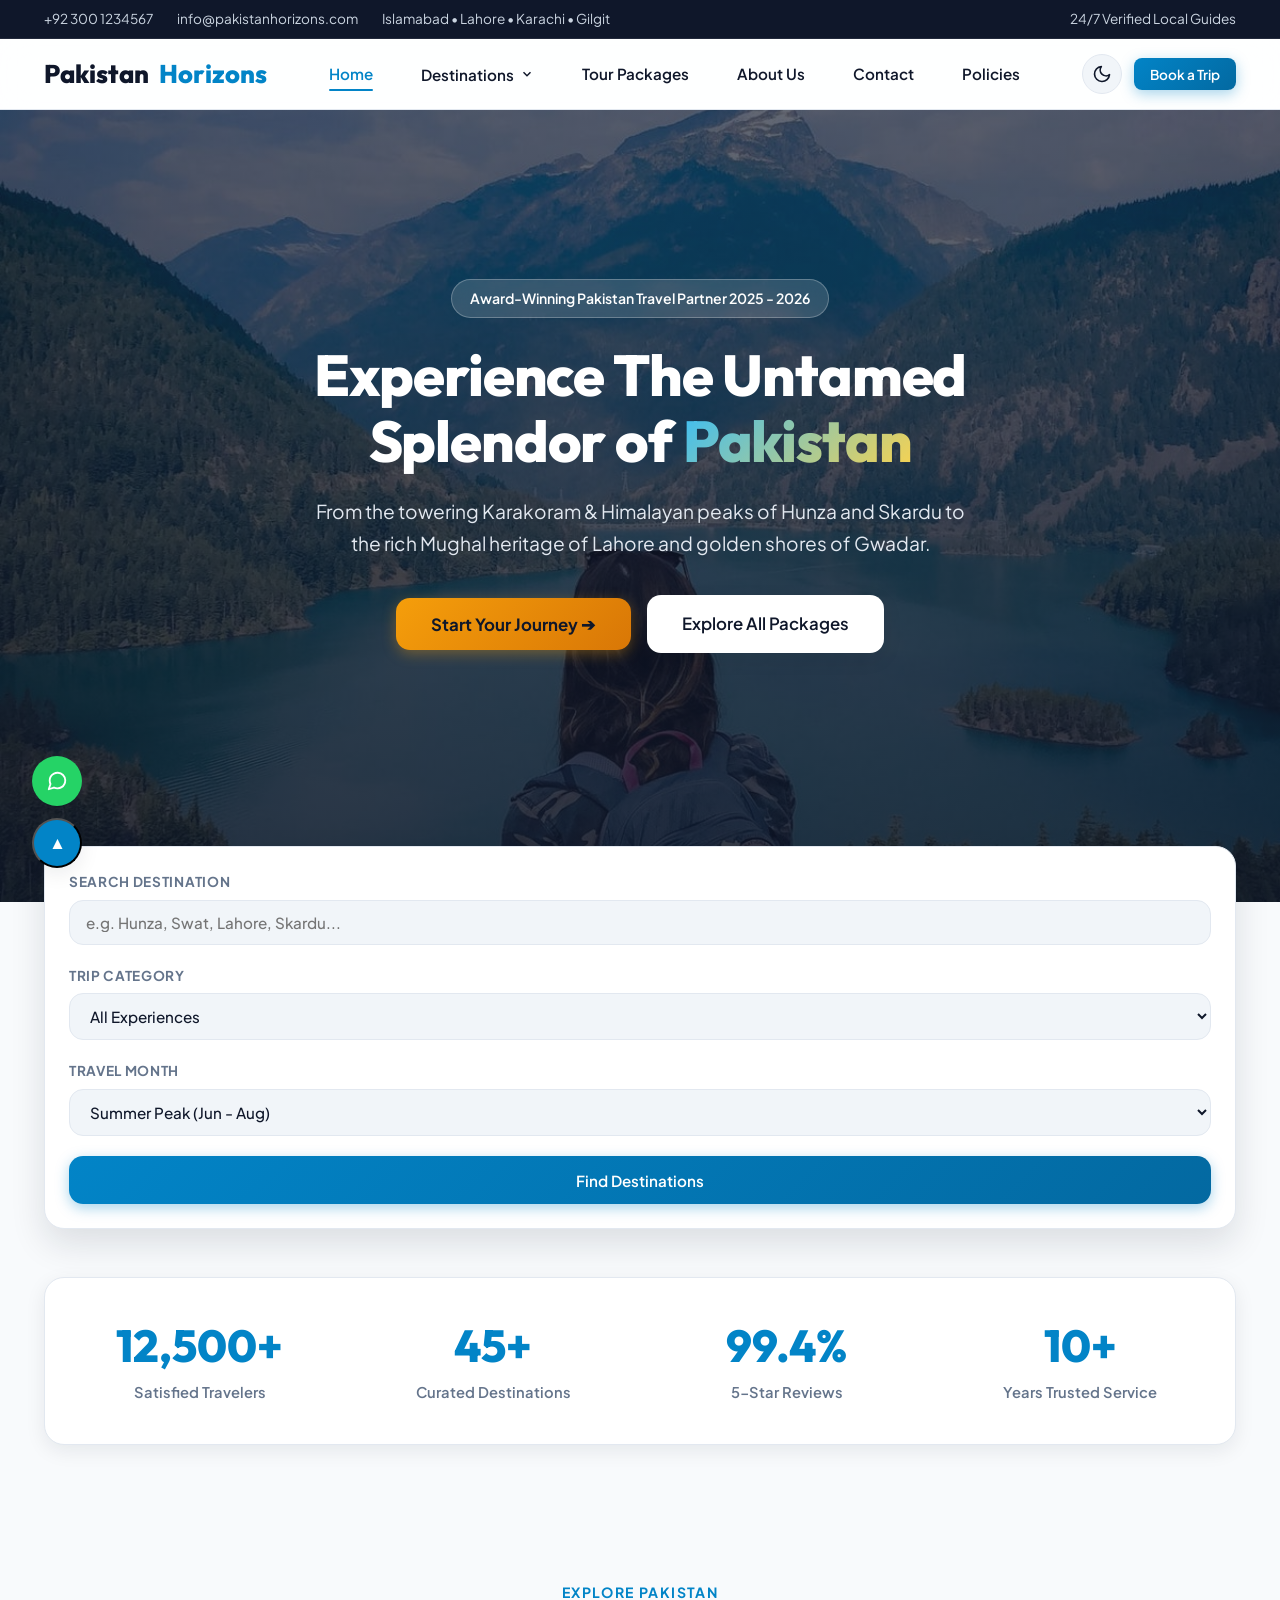
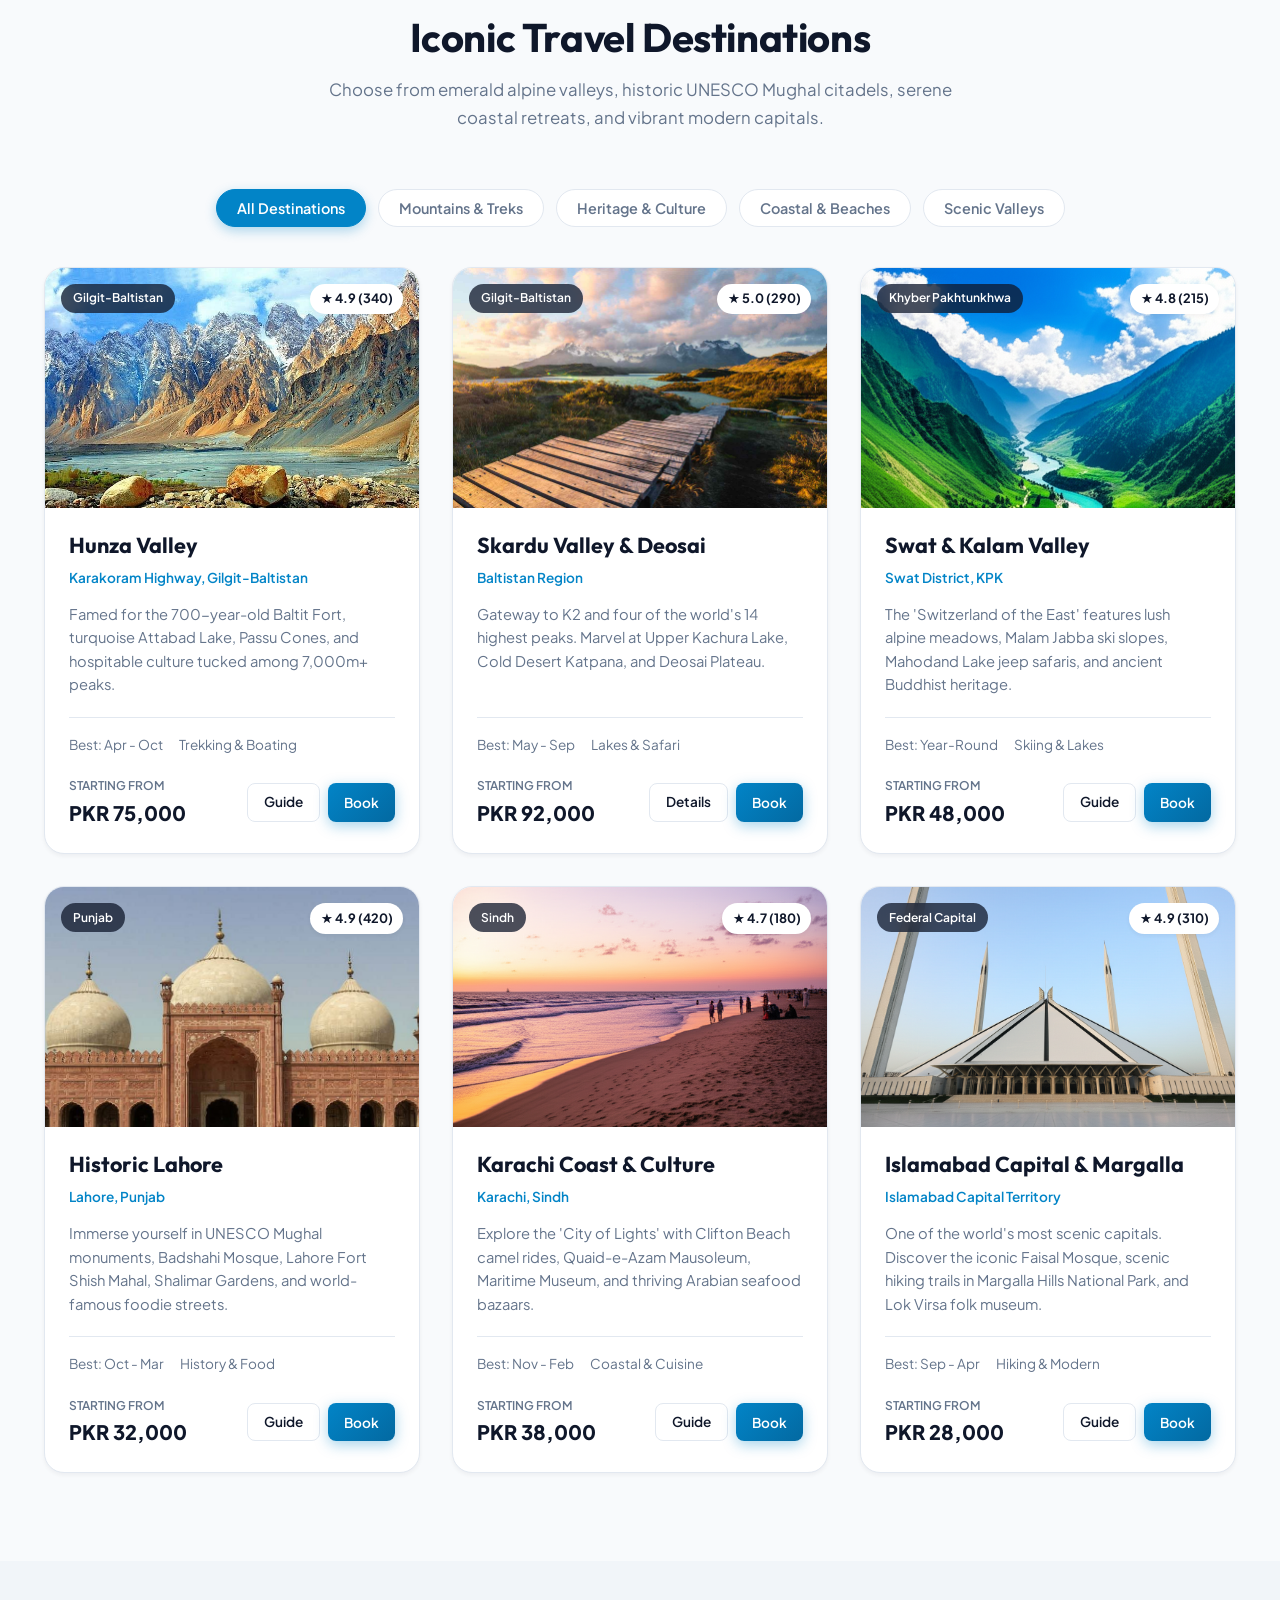
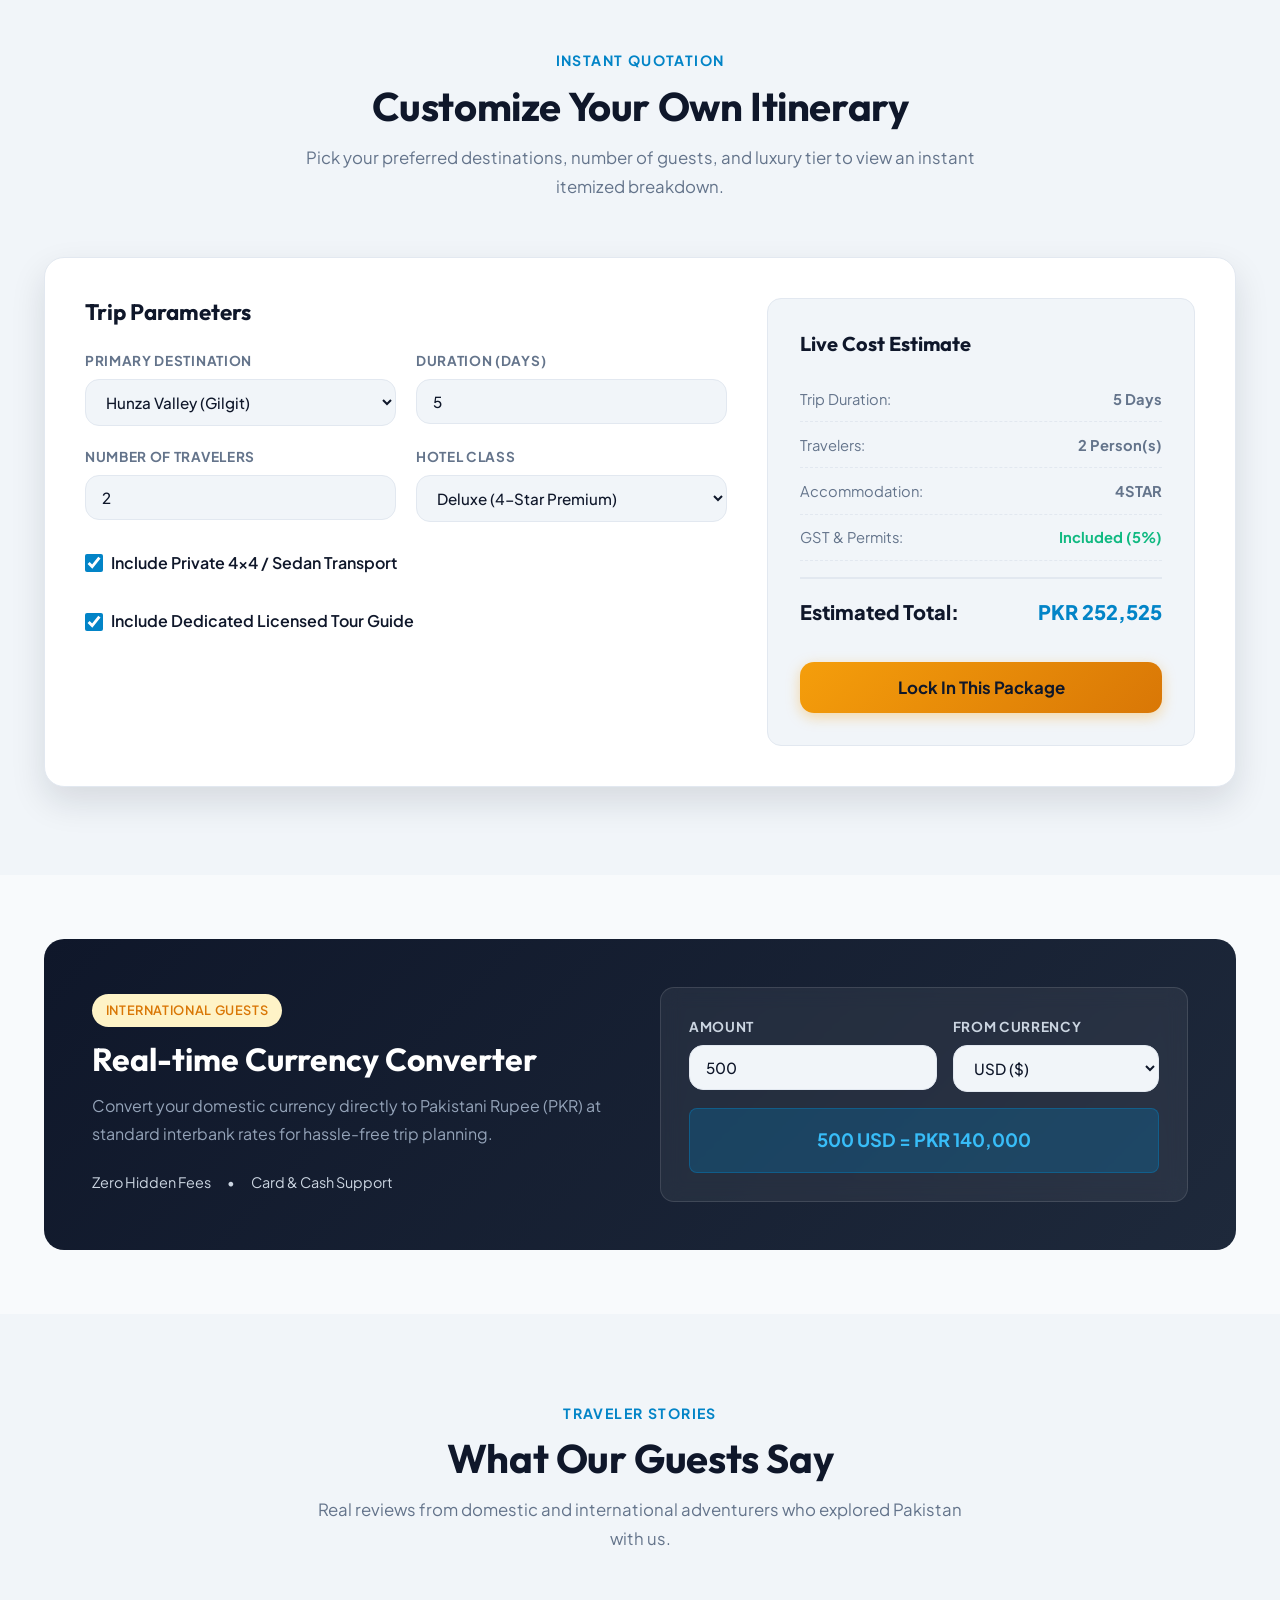
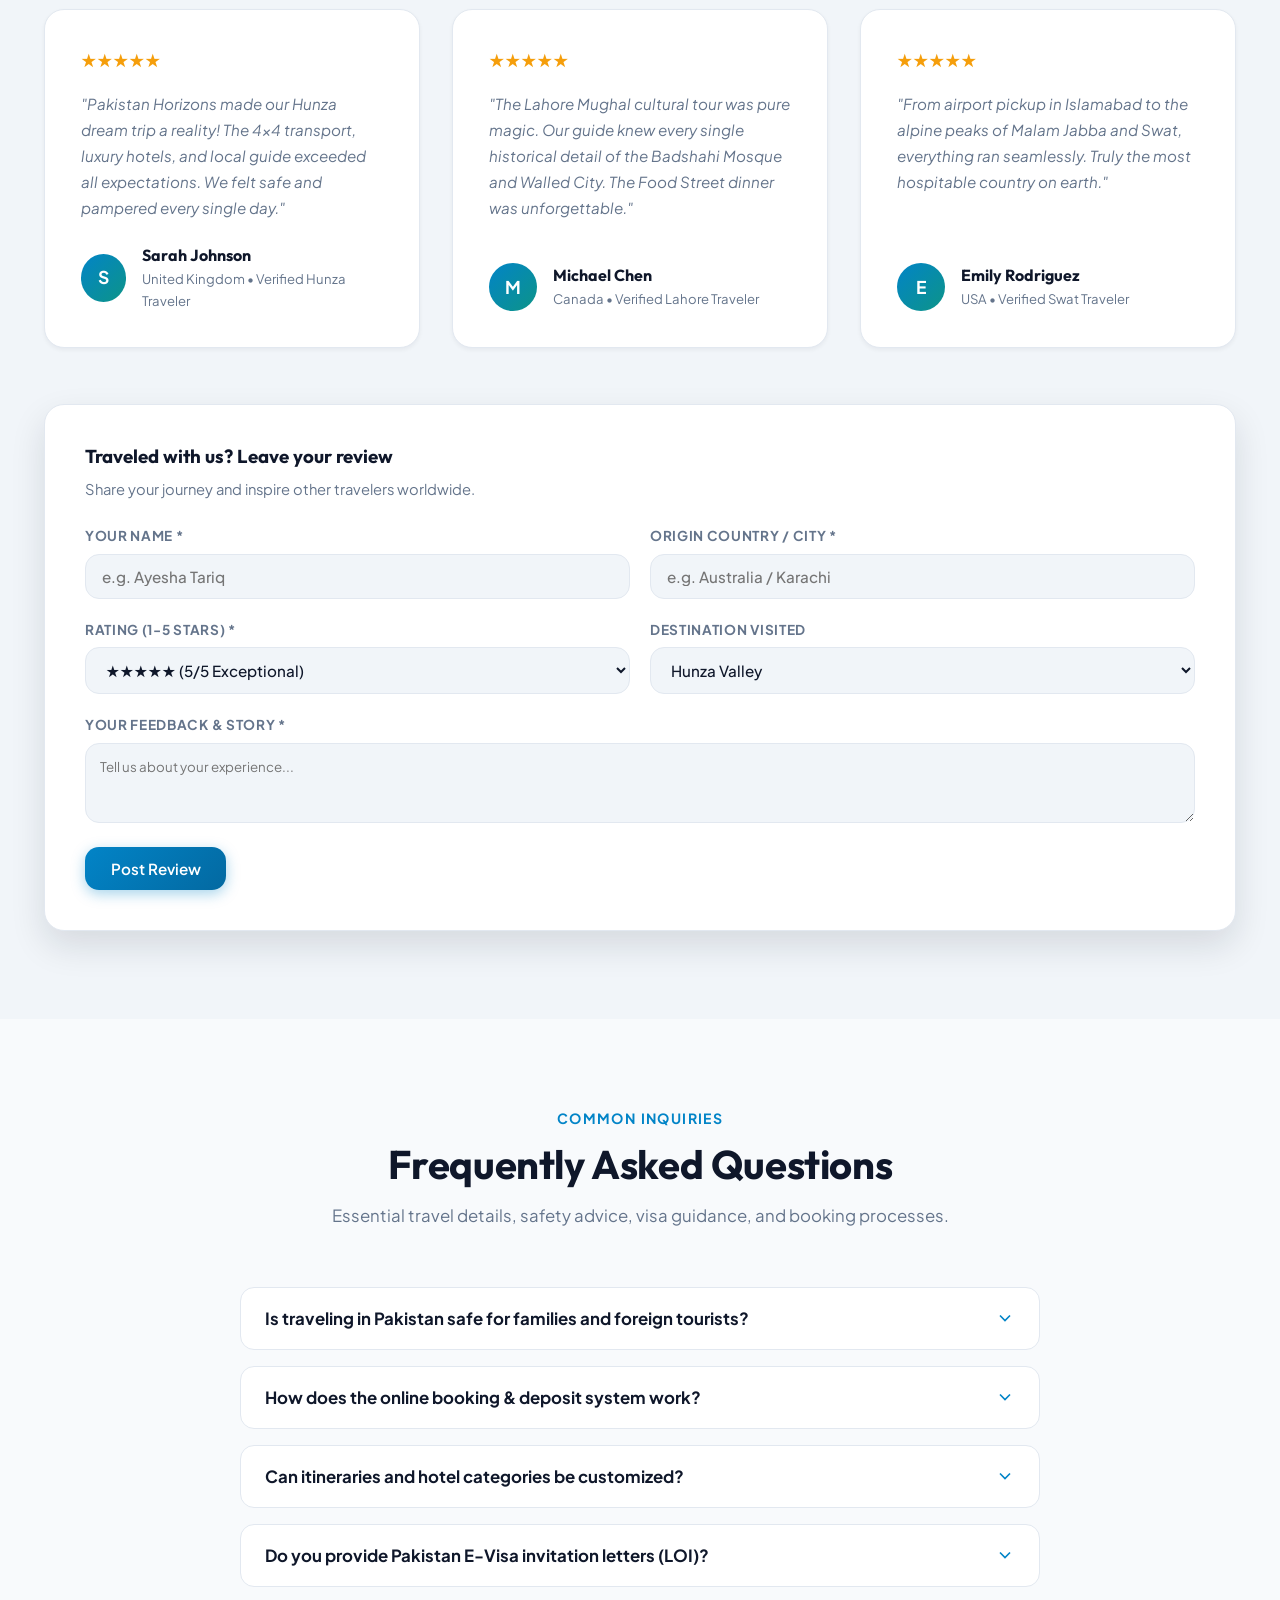
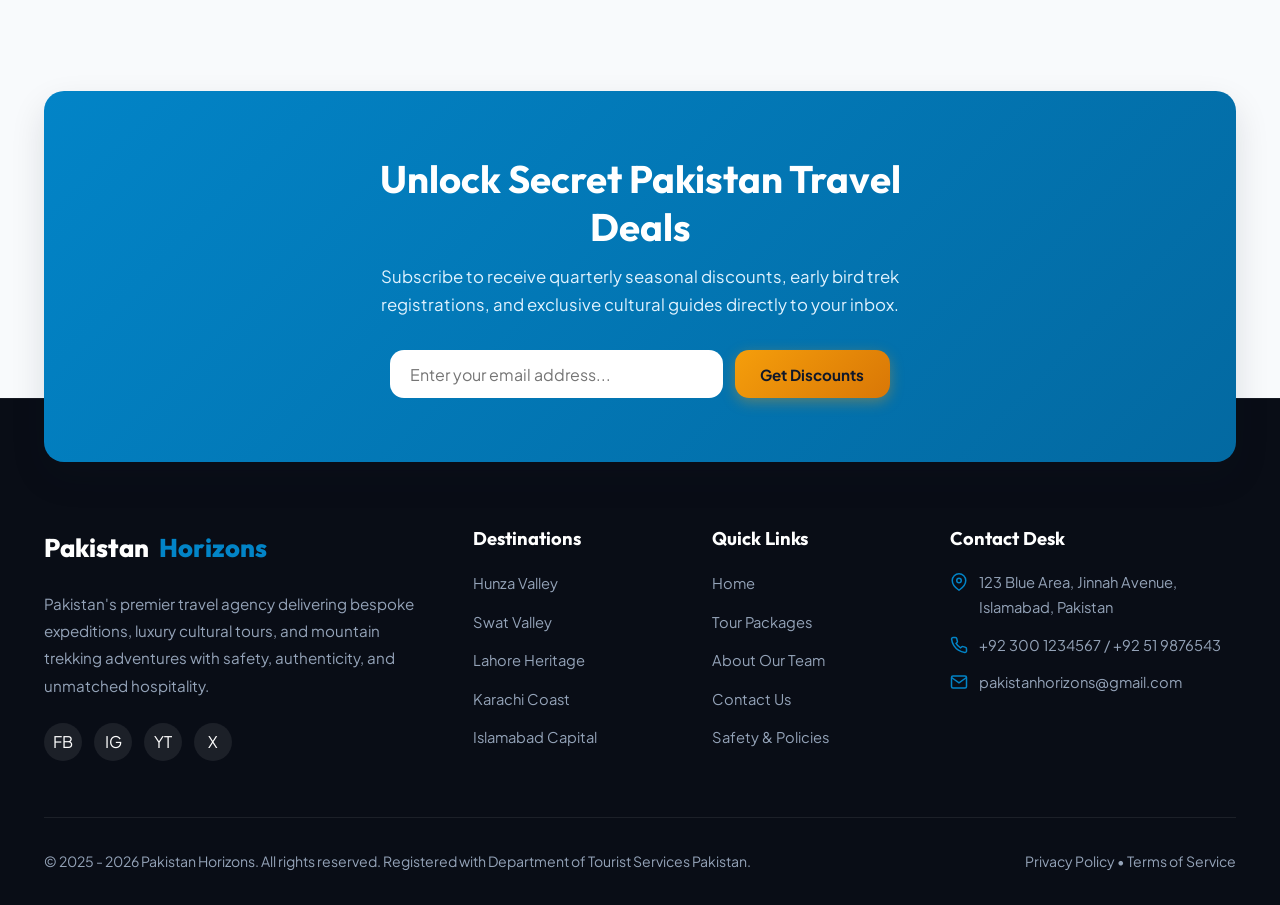
==== index.html @ dbb46564 "fix: add vercel redirect and root entry point to resolve 404" ====
<!DOCTYPE html>
<html lang="en">
<head>
  <meta charset="UTF-8">
  <meta http-equiv="refresh" content="0; url=html/index.html">
  <meta name="viewport" content="width=device-width, initial-scale=1.0">
  <title>Pakistan Horizons</title>
  <script>
    window.location.replace("html/index.html");
  </script>
</head>
<body>
  <p>Redirecting to <a href="html/index.html">Pakistan Horizons</a>...</p>
</body>
</html>
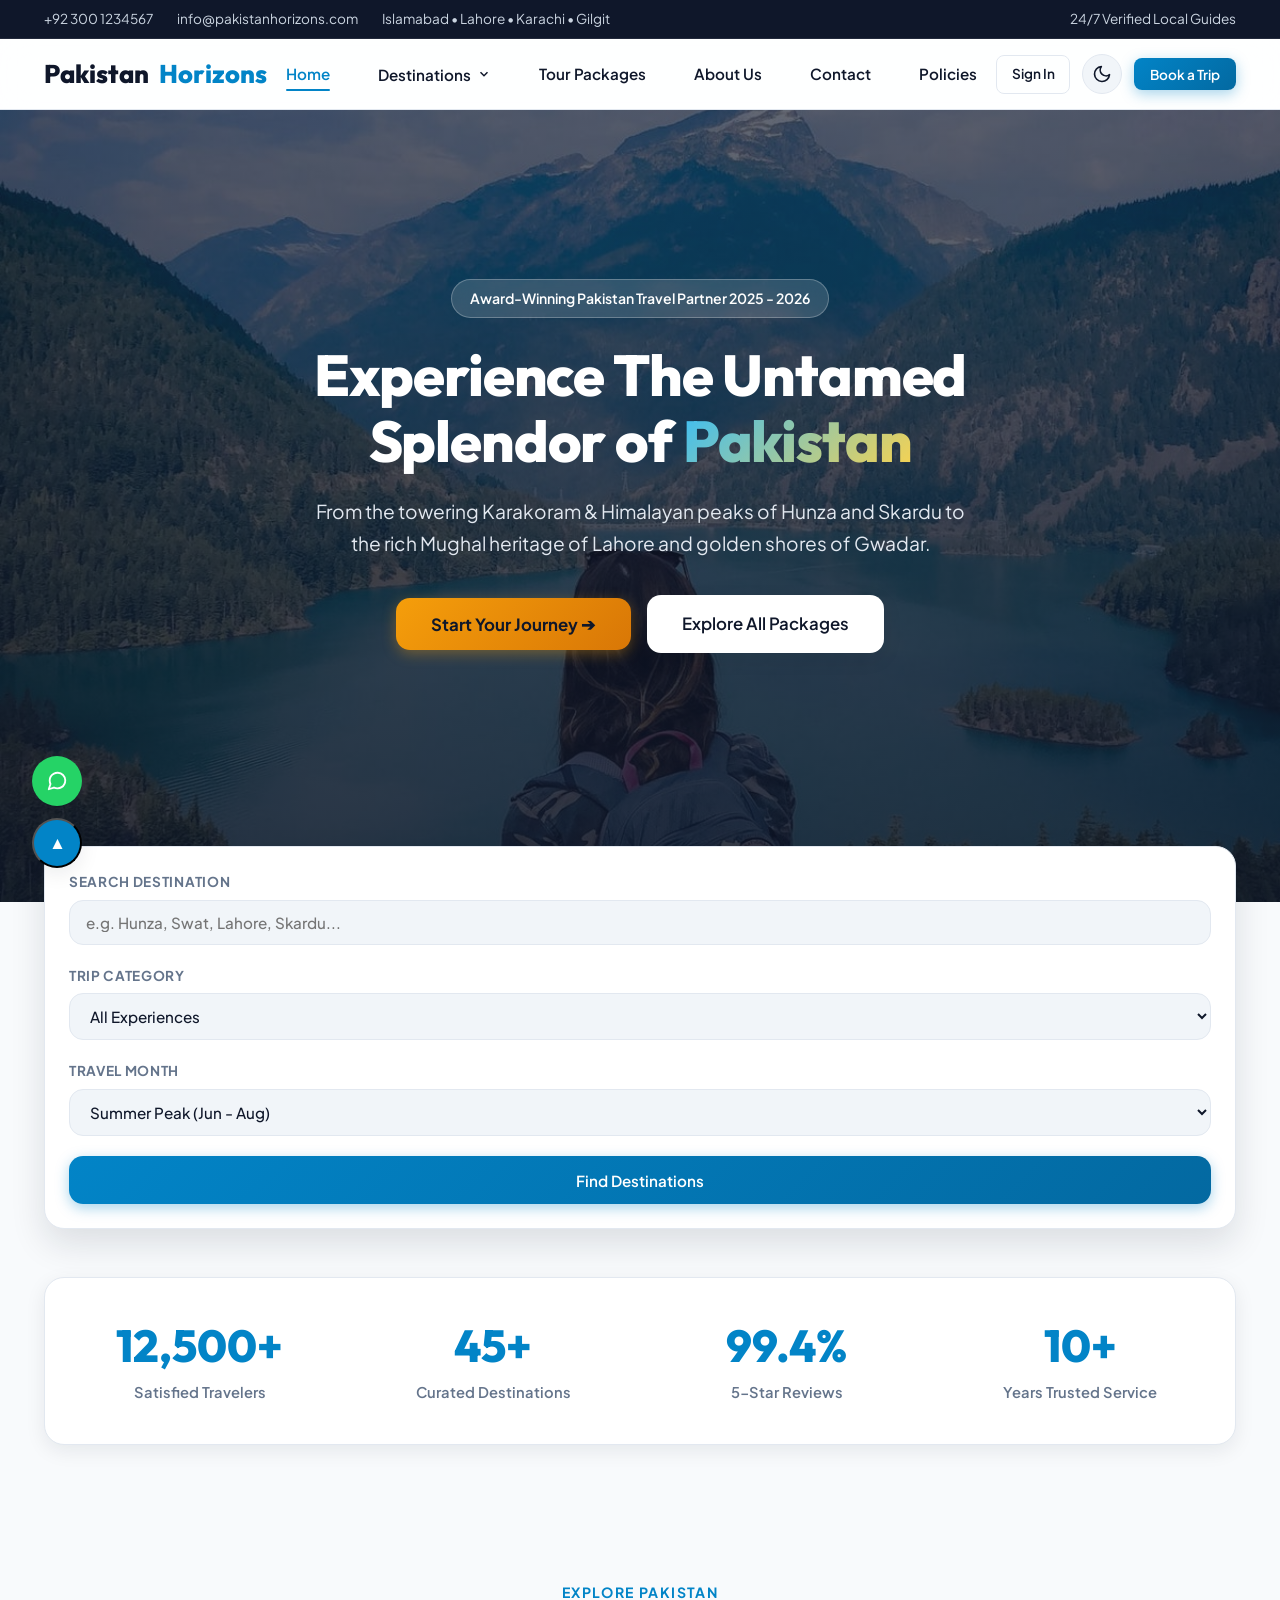
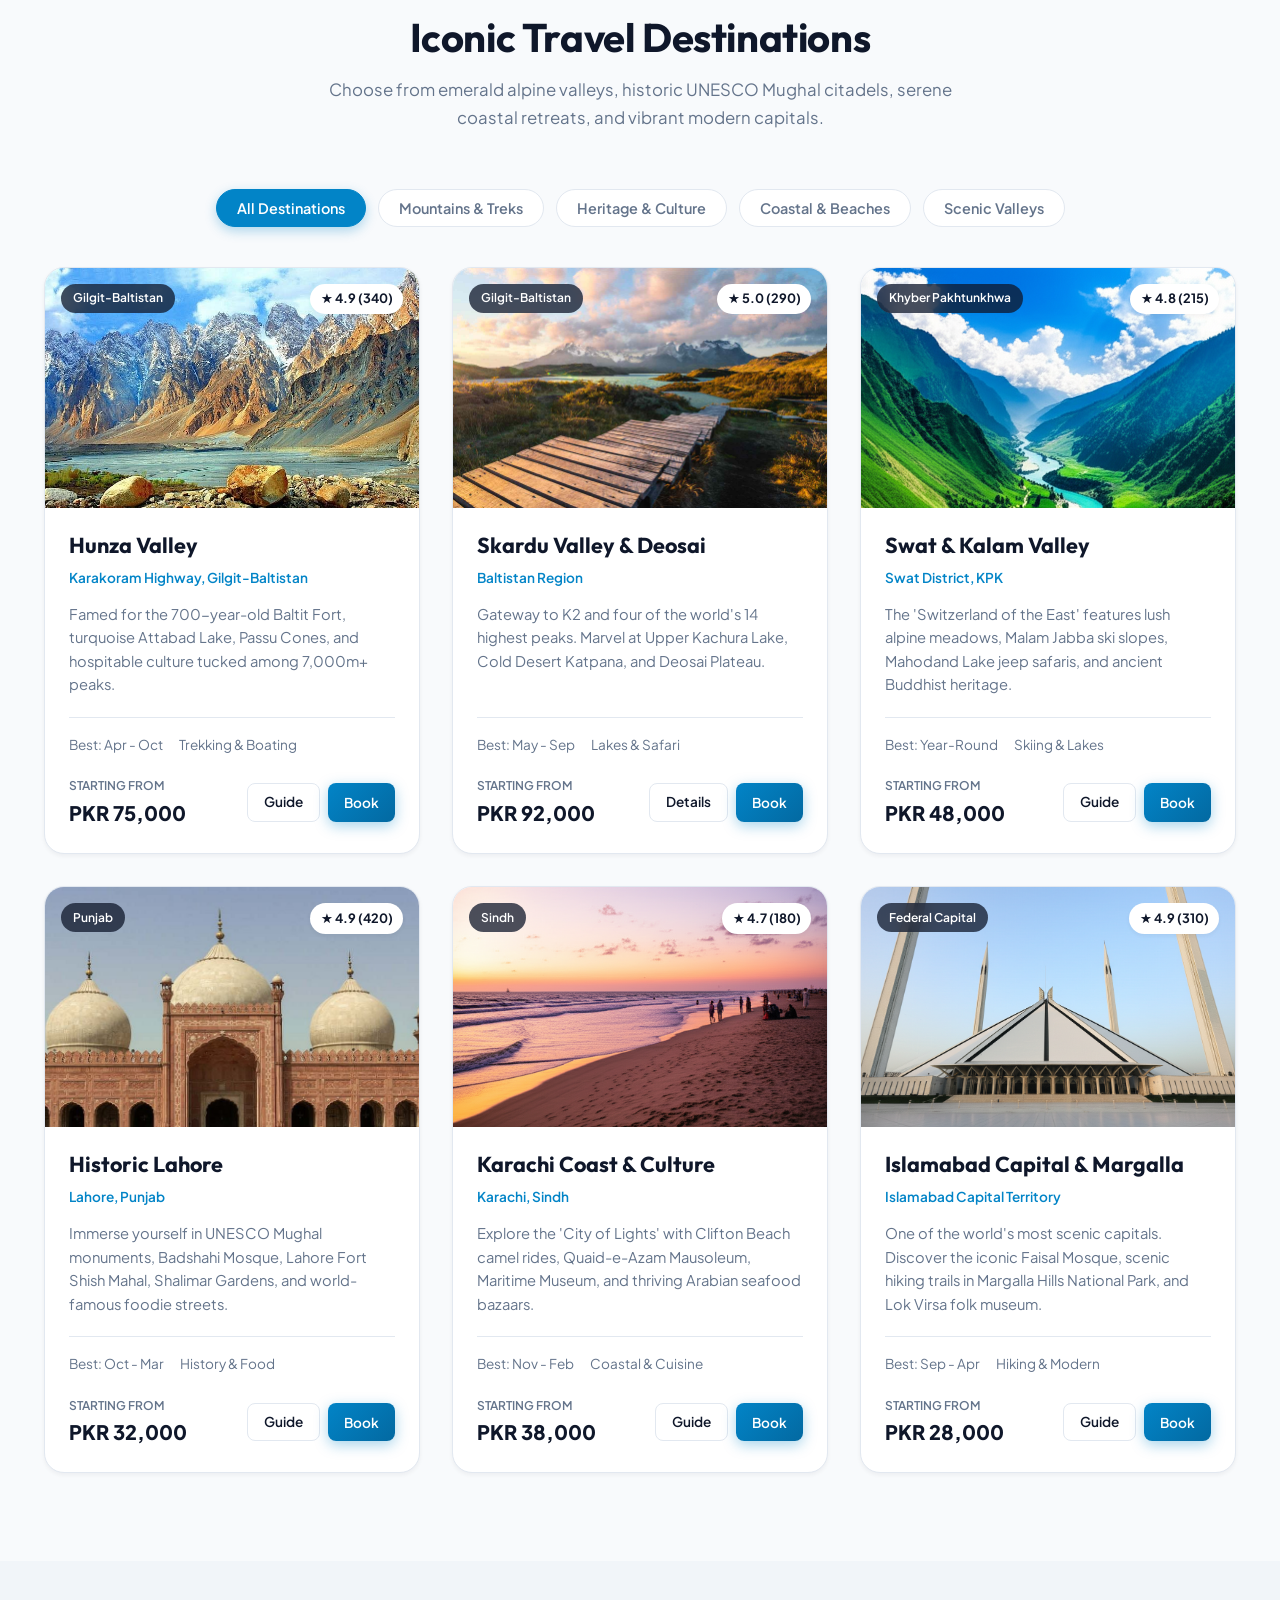
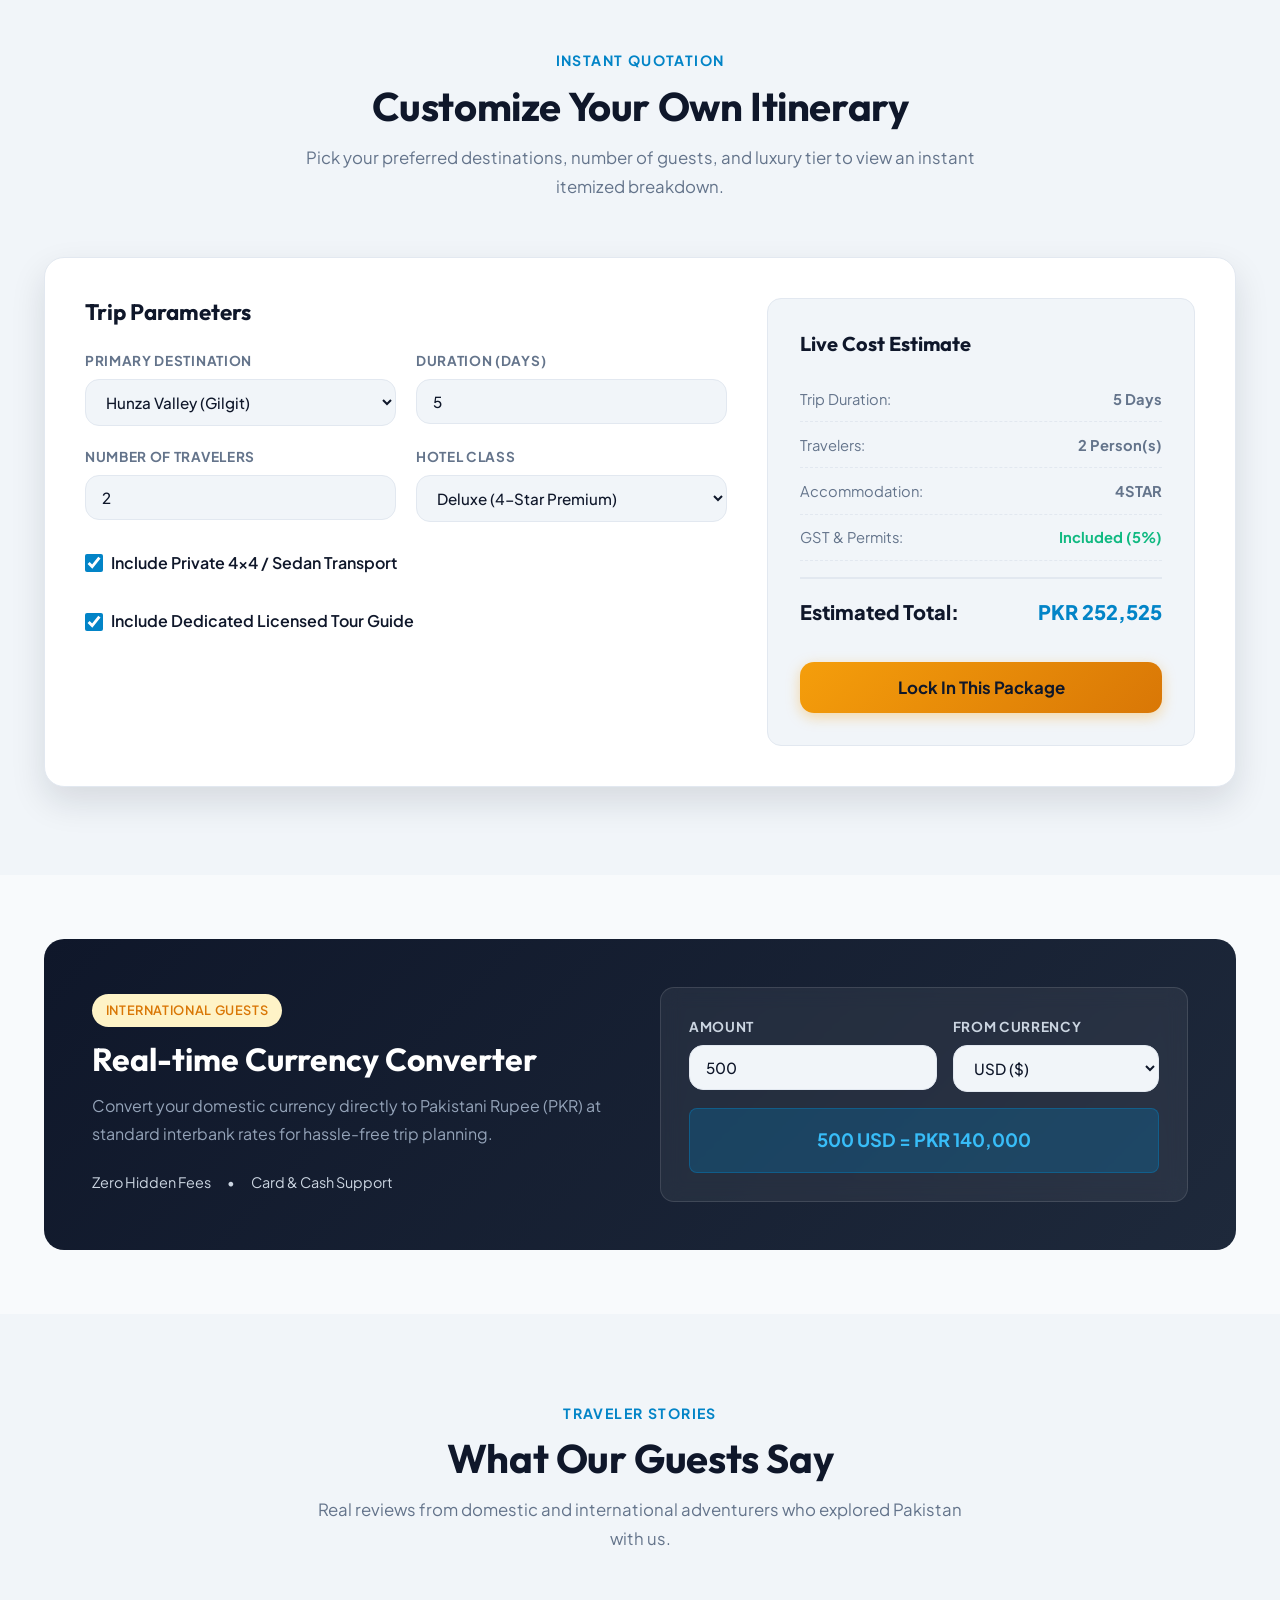
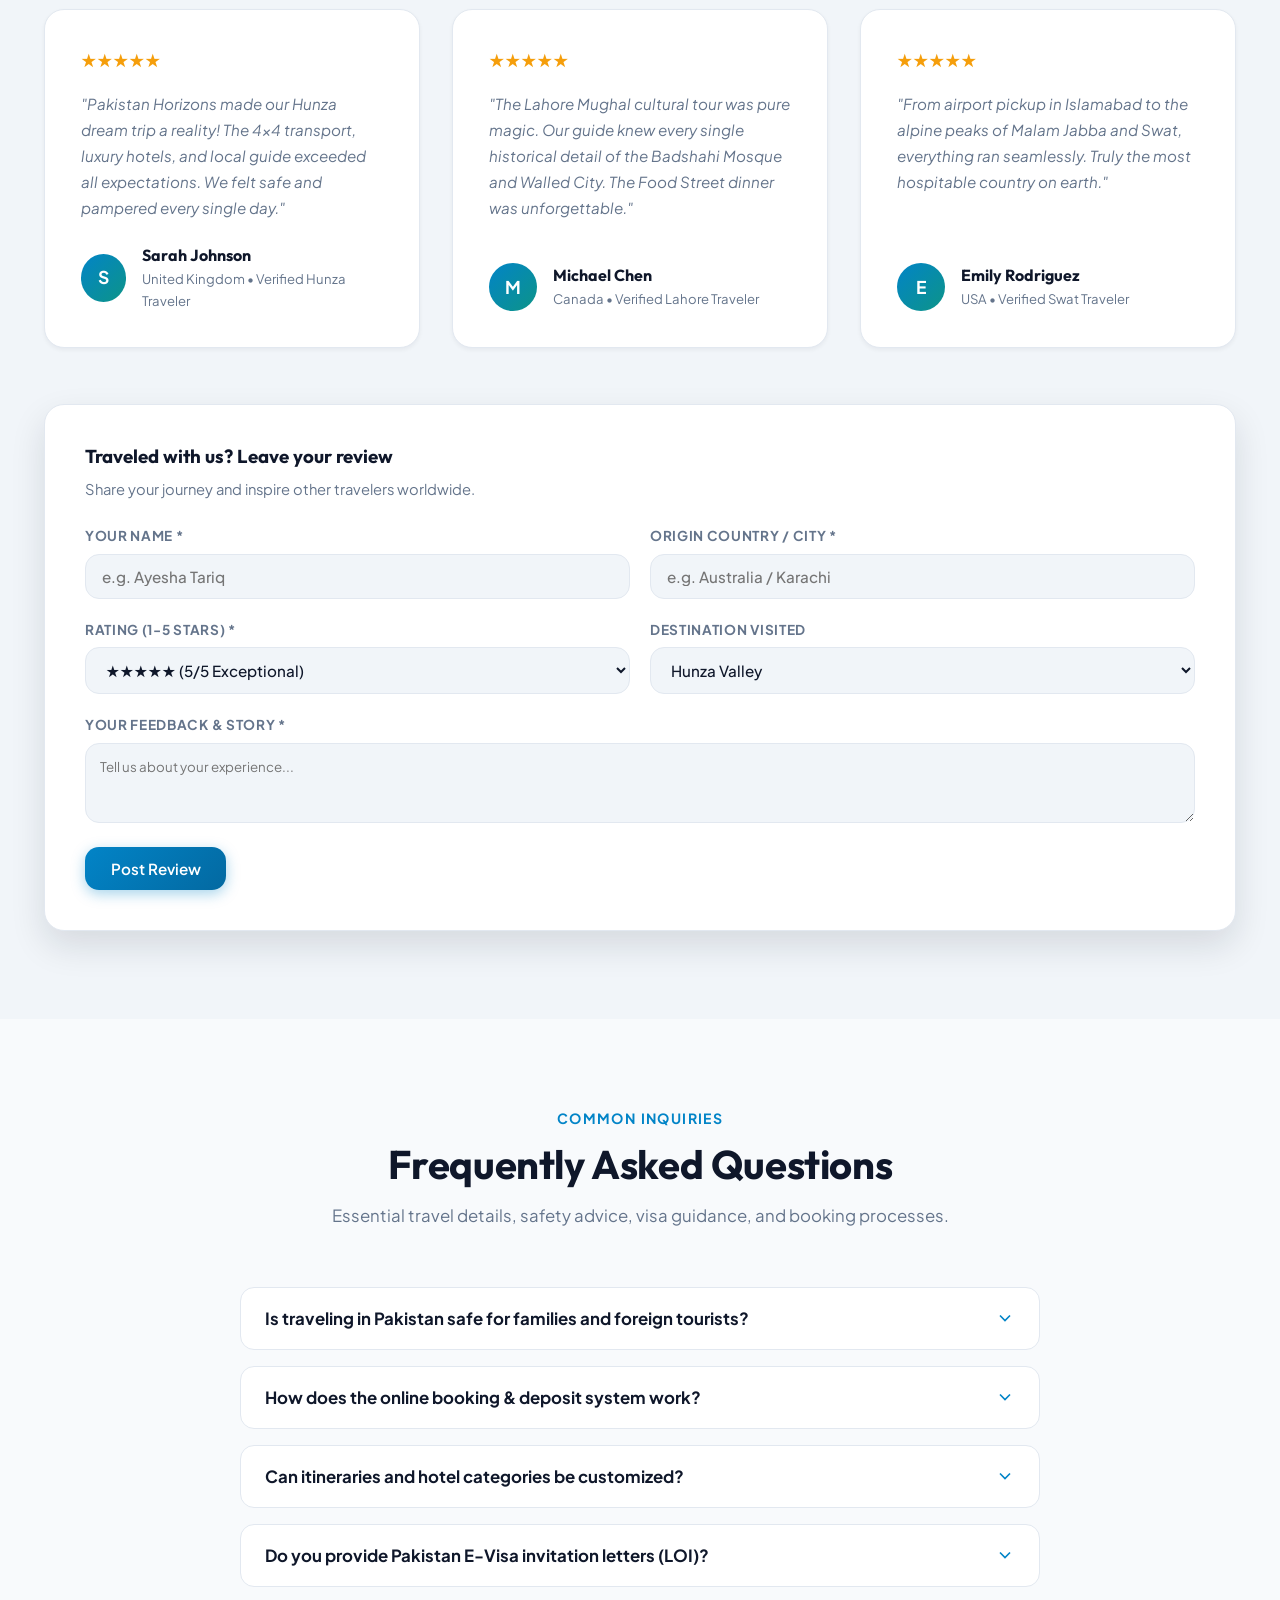
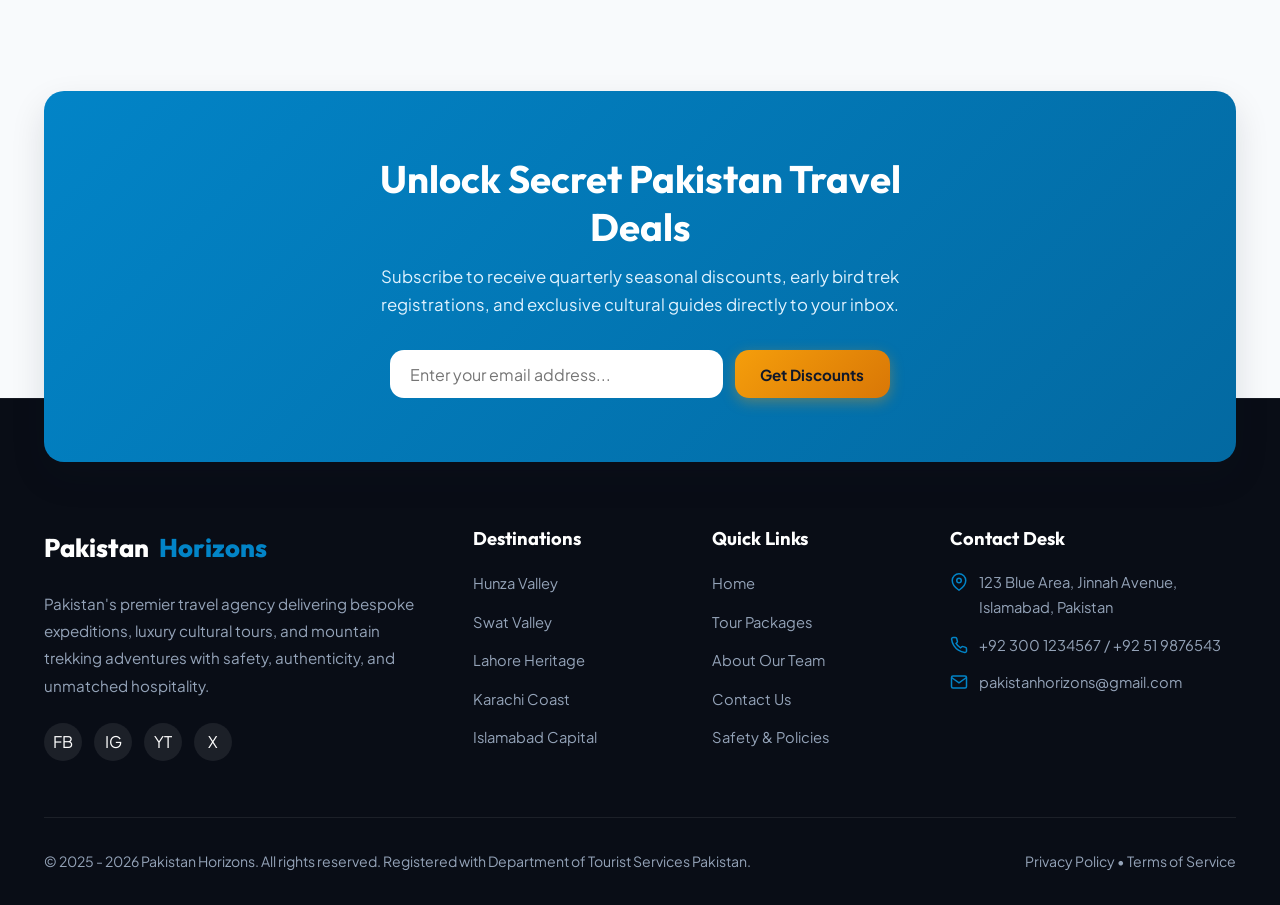
==== commit 887eec5b: "feat: integrate Firebase authentication, customer portal (Sign In/Sign Up), and realtime cloud sync" ====
--- a/index.html
+++ b/index.html
@@ -2,14 +2,793 @@
 <html lang="en">
 <head>
   <meta charset="UTF-8">
-  <meta http-equiv="refresh" content="0; url=html/index.html">
   <meta name="viewport" content="width=device-width, initial-scale=1.0">
-  <title>Pakistan Horizons</title>
-  <script>
-    window.location.replace("html/index.html");
-  </script>
+  <title>Pakistan Horizons - Discover Breathtaking Adventures & Tours</title>
+  <meta name="description" content="Explore Pakistan's most enchanting destinations with Pakistan Horizons. Certified tour packages to Hunza Valley, Swat, Skardu, Lahore Heritage, and Gwadar Beach.">
+  <link href="https://fonts.googleapis.com/css2?family=Outfit:wght@400;500;600;700;800&family=Plus+Jakarta+Sans:wght@300;400;500;600;700&display=swap" rel="stylesheet">
+  <link rel="stylesheet" href="css/styles.css">
 </head>
 <body>
-  <p>Redirecting to <a href="html/index.html">Pakistan Horizons</a>...</p>
+
+  <!-- Top Info Bar -->
+  <div class="top-bar">
+    <div class="container">
+      <div class="top-bar-contact">
+        <a href="tel:+923001234567">+92 300 1234567</a>
+        <a href="mailto:pakistanhorizons@gmail.com">info@pakistanhorizons.com</a>
+        <span>Islamabad • Lahore • Karachi • Gilgit</span>
+      </div>
+      <div class="top-bar-actions">
+        <span>24/7 Verified Local Guides</span>
+      </div>
+    </div>
+  </div>
+
+  <!-- Navigation -->
+  <nav class="navbar">
+    <div class="container nav-container">
+      <a href="index.html" class="logo">
+        Pakistan<span>Horizons</span>
+      </a>
+
+      <ul class="nav-menu">
+        <li><a href="index.html" class="nav-link active">Home</a></li>
+        <li class="dropdown">
+          <a href="#destinations" class="nav-link dropdown-toggle">
+            Destinations
+            <svg width="14" height="14" viewBox="0 0 24 24" fill="none" stroke="currentColor" stroke-width="2.5"><polyline points="6 9 12 15 18 9"></polyline></svg>
+          </a>
+          <ul class="dropdown-menu">
+            <li><a href="html/lahore.html" class="dropdown-link">Lahore Heritage</a></li>
+            <li><a href="html/karachi.html" class="dropdown-link">Karachi Coast</a></li>
+            <li><a href="html/islamabad.html" class="dropdown-link">Islamabad Capital</a></li>
+            <li><a href="html/hunza.html" class="dropdown-link">Hunza Valley</a></li>
+            <li><a href="html/swat.html" class="dropdown-link">Swat Valley</a></li>
+          </ul>
+        </li>
+        <li><a href="html/packages.html" class="nav-link">Tour Packages</a></li>
+        <li><a href="html/about.html" class="nav-link">About Us</a></li>
+        <li><a href="html/contact.html" class="nav-link">Contact</a></li>
+        <li><a href="html/policies.html" class="nav-link">Policies</a></li>
+      </ul>
+
+      <div class="nav-actions">
+        <button id="themeToggleBtn" class="theme-toggle-btn" aria-label="Toggle Theme">
+          <svg width="18" height="18" viewBox="0 0 24 24" fill="none" stroke="currentColor" stroke-width="2" stroke-linecap="round" stroke-linejoin="round">
+            <path d="M21 12.79A9 9 0 1 1 11.21 3 7 7 0 0 0 21 12.79z"></path>
+          </svg>
+        </button>
+        <button class="btn btn-primary btn-sm" data-open-booking data-tour-title="Custom Pakistan Explorer" data-tour-price="50000" data-tour-days="6">
+          Book a Trip
+        </button>
+        <div class="nav-toggle">
+          <span></span>
+          <span></span>
+          <span></span>
+        </div>
+      </div>
+    </div>
+  </nav>
+
+  <!-- Hero Section -->
+  <section class="hero">
+    <div class="container">
+      <div class="hero-content">
+        <div class="hero-badge">
+          Award-Winning Pakistan Travel Partner 2025 - 2026
+        </div>
+        <h1 class="hero-title">
+          Experience The Untamed Splendor of <span class="highlight">Pakistan</span>
+        </h1>
+        <p class="hero-subtitle">
+          From the towering Karakoram & Himalayan peaks of Hunza and Skardu to the rich Mughal heritage of Lahore and golden shores of Gwadar.
+        </p>
+        <div class="hero-actions">
+          <button class="btn btn-accent btn-lg" data-open-booking data-tour-title="Signature Pakistan Grand Tour" data-tour-price="65000" data-tour-days="7">
+            Start Your Journey ➔
+          </button>
+          <a href="html/packages.html" class="btn btn-white btn-lg">
+            Explore All Packages
+          </a>
+        </div>
+      </div>
+    </div>
+  </section>
+
+  <!-- Quick Search / Booking Floating Bar -->
+  <div class="container">
+    <div class="search-card">
+      <form id="heroSearchForm" class="search-form-grid">
+        <div class="search-field">
+          <label>Search Destination</label>
+          <input type="text" id="destSearchInput" placeholder="e.g. Hunza, Swat, Lahore, Skardu...">
+        </div>
+        <div class="search-field">
+          <label>Trip Category</label>
+          <select id="destCategorySelect">
+            <option value="all">All Experiences</option>
+            <option value="mountains">Mountains & Treks</option>
+            <option value="culture">Heritage & Culture</option>
+            <option value="coastal">Coastal & Beaches</option>
+            <option value="valleys">Scenic Valleys</option>
+          </select>
+        </div>
+        <div class="search-field">
+          <label>Travel Month</label>
+          <select>
+            <option>Spring (Mar - May)</option>
+            <option selected>Summer Peak (Jun - Aug)</option>
+            <option>Autumn Foliage (Sep - Nov)</option>
+            <option>Winter Snow & Ski (Dec - Feb)</option>
+          </select>
+        </div>
+        <button type="submit" class="btn btn-primary" style="height: 48px;">
+          Find Destinations
+        </button>
+      </form>
+    </div>
+  </div>
+
+  <!-- Stats Counter Bar -->
+  <div class="container">
+    <div class="stats-bar">
+      <div class="stat-item">
+        <h3>12,500+</h3>
+        <p>Satisfied Travelers</p>
+      </div>
+      <div class="stat-item">
+        <h3>45+</h3>
+        <p>Curated Destinations</p>
+      </div>
+      <div class="stat-item">
+        <h3>99.4%</h3>
+        <p>5-Star Reviews</p>
+      </div>
+      <div class="stat-item">
+        <h3>10+</h3>
+        <p>Years Trusted Service</p>
+      </div>
+    </div>
+  </div>
+
+  <!-- Featured Destinations Section -->
+  <section id="destinations" class="section">
+    <div class="container">
+      <div class="section-header">
+        <span class="section-tag">Explore Pakistan</span>
+        <h2 class="section-title">Iconic Travel Destinations</h2>
+        <p class="section-description">Choose from emerald alpine valleys, historic UNESCO Mughal citadels, serene coastal retreats, and vibrant modern capitals.</p>
+      </div>
+
+      <!-- Filter Buttons -->
+      <div class="filter-tabs">
+        <button class="filter-btn active" data-filter="all">All Destinations</button>
+        <button class="filter-btn" data-filter="mountains">Mountains & Treks</button>
+        <button class="filter-btn" data-filter="culture">Heritage & Culture</button>
+        <button class="filter-btn" data-filter="coastal">Coastal & Beaches</button>
+        <button class="filter-btn" data-filter="valleys">Scenic Valleys</button>
+      </div>
+
+      <!-- Destinations Grid -->
+      <div class="destinations-grid">
+
+        <!-- Card 1: Hunza Valley -->
+        <div class="destination-card" data-category="mountains valleys">
+          <div class="card-image-wrap">
+            <img src="images/hunza-valley.jpg" alt="Hunza Valley with snowcapped peaks">
+            <span class="card-floating-badge">Gilgit-Baltistan</span>
+            <span class="card-rating-badge">★ 4.9 (340)</span>
+          </div>
+          <div class="card-body">
+            <div class="card-header-row">
+              <h3 class="card-title">Hunza Valley</h3>
+            </div>
+            <div class="card-location">Karakoram Highway, Gilgit-Baltistan</div>
+            <p class="card-text">Famed for the 700-year-old Baltit Fort, turquoise Attabad Lake, Passu Cones, and hospitable culture tucked among 7,000m+ peaks.</p>
+            <div class="card-meta-list">
+              <div class="card-meta-item">Best: Apr - Oct</div>
+              <div class="card-meta-item">Trekking & Boating</div>
+            </div>
+            <div class="card-footer">
+              <div class="card-price">
+                <span class="card-price-label">Starting From</span>
+                <span class="card-price-val">PKR 75,000</span>
+              </div>
+              <div style="display: flex; gap: 0.5rem;">
+                <a href="html/hunza.html" class="btn btn-outline btn-sm">Guide</a>
+                <button class="btn btn-primary btn-sm" data-open-booking data-tour-title="Hunza Valley Explorer" data-tour-price="75000" data-tour-days="7">Book</button>
+              </div>
+            </div>
+          </div>
+        </div>
+
+        <!-- Card 2: Skardu Valley -->
+        <div class="destination-card" data-category="mountains valleys">
+          <div class="card-image-wrap">
+            <img src="images/destination1.jpg" alt="Skardu Valley scenic mountains and lakes">
+            <span class="card-floating-badge">Gilgit-Baltistan</span>
+            <span class="card-rating-badge">★ 5.0 (290)</span>
+          </div>
+          <div class="card-body">
+            <div class="card-header-row">
+              <h3 class="card-title">Skardu Valley & Deosai</h3>
+            </div>
+            <div class="card-location">Baltistan Region</div>
+            <p class="card-text">Gateway to K2 and four of the world's 14 highest peaks. Marvel at Upper Kachura Lake, Cold Desert Katpana, and Deosai Plateau.</p>
+            <div class="card-meta-list">
+              <div class="card-meta-item">Best: May - Sep</div>
+              <div class="card-meta-item">Lakes & Safari</div>
+            </div>
+            <div class="card-footer">
+              <div class="card-price">
+                <span class="card-price-label">Starting From</span>
+                <span class="card-price-val">PKR 92,000</span>
+              </div>
+              <div style="display: flex; gap: 0.5rem;">
+                <a href="html/packages.html" class="btn btn-outline btn-sm">Details</a>
+                <button class="btn btn-primary btn-sm" data-open-booking data-tour-title="Skardu & Deosai Safari" data-tour-price="92000" data-tour-days="8">Book</button>
+              </div>
+            </div>
+          </div>
+        </div>
+
+        <!-- Card 3: Swat & Kalam Valley -->
+        <div class="destination-card" data-category="valleys mountains">
+          <div class="card-image-wrap">
+            <img src="images/kalam_valley.jpg" alt="Kalam Valley Swat river and pine forests">
+            <span class="card-floating-badge">Khyber Pakhtunkhwa</span>
+            <span class="card-rating-badge">★ 4.8 (215)</span>
+          </div>
+          <div class="card-body">
+            <div class="card-header-row">
+              <h3 class="card-title">Swat & Kalam Valley</h3>
+            </div>
+            <div class="card-location">Swat District, KPK</div>
+            <p class="card-text">The 'Switzerland of the East' features lush alpine meadows, Malam Jabba ski slopes, Mahodand Lake jeep safaris, and ancient Buddhist heritage.</p>
+            <div class="card-meta-list">
+              <div class="card-meta-item">Best: Year-Round</div>
+              <div class="card-meta-item">Skiing & Lakes</div>
+            </div>
+            <div class="card-footer">
+              <div class="card-price">
+                <span class="card-price-label">Starting From</span>
+                <span class="card-price-val">PKR 48,000</span>
+              </div>
+              <div style="display: flex; gap: 0.5rem;">
+                <a href="html/swat.html" class="btn btn-outline btn-sm">Guide</a>
+                <button class="btn btn-primary btn-sm" data-open-booking data-tour-title="Swat & Kalam Explorer" data-tour-price="48000" data-tour-days="5">Book</button>
+              </div>
+            </div>
+          </div>
+        </div>
+
+        <!-- Card 4: Lahore Cultural Heritage -->
+        <div class="destination-card" data-category="culture">
+          <div class="card-image-wrap">
+            <img src="images/lahore-badshahi-mosque.jpg" alt="Badshahi Mosque Lahore illuminated at dusk">
+            <span class="card-floating-badge">Punjab</span>
+            <span class="card-rating-badge">★ 4.9 (420)</span>
+          </div>
+          <div class="card-body">
+            <div class="card-header-row">
+              <h3 class="card-title">Historic Lahore</h3>
+            </div>
+            <div class="card-location">Lahore, Punjab</div>
+            <p class="card-text">Immerse yourself in UNESCO Mughal monuments, Badshahi Mosque, Lahore Fort Shish Mahal, Shalimar Gardens, and world-famous foodie streets.</p>
+            <div class="card-meta-list">
+              <div class="card-meta-item">Best: Oct - Mar</div>
+              <div class="card-meta-item">History & Food</div>
+            </div>
+            <div class="card-footer">
+              <div class="card-price">
+                <span class="card-price-label">Starting From</span>
+                <span class="card-price-val">PKR 32,000</span>
+              </div>
+              <div style="display: flex; gap: 0.5rem;">
+                <a href="html/lahore.html" class="btn btn-outline btn-sm">Guide</a>
+                <button class="btn btn-primary btn-sm" data-open-booking data-tour-title="Lahore Heritage Tour" data-tour-price="32000" data-tour-days="3">Book</button>
+              </div>
+            </div>
+          </div>
+        </div>
+
+        <!-- Card 5: Karachi & Arabian Coast -->
+        <div class="destination-card" data-category="coastal culture">
+          <div class="card-image-wrap">
+            <img src="images/clifton_beach.jpg" alt="Karachi Clifton Beach sunset over Arabian Sea">
+            <span class="card-floating-badge">Sindh</span>
+            <span class="card-rating-badge">★ 4.7 (180)</span>
+          </div>
+          <div class="card-body">
+            <div class="card-header-row">
+              <h3 class="card-title">Karachi Coast & Culture</h3>
+            </div>
+            <div class="card-location">Karachi, Sindh</div>
+            <p class="card-text">Explore the 'City of Lights' with Clifton Beach camel rides, Quaid-e-Azam Mausoleum, Maritime Museum, and thriving Arabian seafood bazaars.</p>
+            <div class="card-meta-list">
+              <div class="card-meta-item">Best: Nov - Feb</div>
+              <div class="card-meta-item">Coastal & Cuisine</div>
+            </div>
+            <div class="card-footer">
+              <div class="card-price">
+                <span class="card-price-label">Starting From</span>
+                <span class="card-price-val">PKR 38,000</span>
+              </div>
+              <div style="display: flex; gap: 0.5rem;">
+                <a href="html/karachi.html" class="btn btn-outline btn-sm">Guide</a>
+                <button class="btn btn-primary btn-sm" data-open-booking data-tour-title="Karachi Coastal Tour" data-tour-price="38000" data-tour-days="3">Book</button>
+              </div>
+            </div>
+          </div>
+        </div>
+
+        <!-- Card 6: Islamabad Capital & Margalla -->
+        <div class="destination-card" data-category="culture mountains">
+          <div class="card-image-wrap">
+            <img src="images/faisal_mosque.jpg" alt="Faisal Mosque Islamabad against the Margalla Hills">
+            <span class="card-floating-badge">Federal Capital</span>
+            <span class="card-rating-badge">★ 4.9 (310)</span>
+          </div>
+          <div class="card-body">
+            <div class="card-header-row">
+              <h3 class="card-title">Islamabad Capital & Margalla</h3>
+            </div>
+            <div class="card-location">Islamabad Capital Territory</div>
+            <p class="card-text">One of the world's most scenic capitals. Discover the iconic Faisal Mosque, scenic hiking trails in Margalla Hills National Park, and Lok Virsa folk museum.</p>
+            <div class="card-meta-list">
+              <div class="card-meta-item">Best: Sep - Apr</div>
+              <div class="card-meta-item">Hiking & Modern</div>
+            </div>
+            <div class="card-footer">
+              <div class="card-price">
+                <span class="card-price-label">Starting From</span>
+                <span class="card-price-val">PKR 28,000</span>
+              </div>
+              <div style="display: flex; gap: 0.5rem;">
+                <a href="html/islamabad.html" class="btn btn-outline btn-sm">Guide</a>
+                <button class="btn btn-primary btn-sm" data-open-booking data-tour-title="Islamabad Capital Retreat" data-tour-price="28000" data-tour-days="3">Book</button>
+              </div>
+            </div>
+          </div>
+        </div>
+
+      </div>
+    </div>
+  </section>
+
+  <!-- Interactive Trip Customizer / Calculator -->
+  <section class="section" style="background: var(--bg-surface);">
+    <div class="container">
+      <div class="section-header">
+        <span class="section-tag">Instant Quotation</span>
+        <h2 class="section-title">Customize Your Own Itinerary</h2>
+        <p class="section-description">Pick your preferred destinations, number of guests, and luxury tier to view an instant itemized breakdown.</p>
+      </div>
+
+      <div class="planner-box">
+        <div class="planner-grid">
+          <div class="planner-form-section">
+            <h3>Trip Parameters</h3>
+            <div class="planner-fields">
+              <div class="search-field">
+                <label>Primary Destination</label>
+                <select id="calcCity">
+                  <option value="hunza" selected>Hunza Valley (Gilgit)</option>
+                  <option value="swat">Swat & Malam Jabba</option>
+                  <option value="skardu">Skardu & Deosai</option>
+                  <option value="lahore">Lahore Cultural Tour</option>
+                  <option value="karachi">Karachi Coast & Maritime</option>
+                  <option value="islamabad">Islamabad Capital</option>
+                </select>
+              </div>
+
+              <div class="search-field">
+                <label>Duration (Days)</label>
+                <input type="number" id="calcDays" value="5" min="2" max="30">
+              </div>
+
+              <div class="search-field">
+                <label>Number of Travelers</label>
+                <input type="number" id="calcTravelers" value="2" min="1" max="50">
+              </div>
+
+              <div class="search-field">
+                <label>Hotel Class</label>
+                <select id="calcHotel">
+                  <option value="3star">Standard (3-Star Boutique)</option>
+                  <option value="4star" selected>Deluxe (4-Star Premium)</option>
+                  <option value="5star">Luxury (5-Star / Palaces)</option>
+                </select>
+              </div>
+
+              <div class="planner-full" style="display: flex; gap: 2rem; flex-wrap: wrap; margin-top: 0.5rem;">
+                <label style="display: flex; align-items: center; gap: 0.5rem; cursor: pointer; font-weight: 600;">
+                  <input type="checkbox" id="calcTransport" checked style="width: 18px; height: 18px; accent-color: var(--primary);">
+                  Include Private 4x4 / Sedan Transport
+                </label>
+                <label style="display: flex; align-items: center; gap: 0.5rem; cursor: pointer; font-weight: 600;">
+                  <input type="checkbox" id="calcGuide" checked style="width: 18px; height: 18px; accent-color: var(--primary);">
+                  Include Dedicated Licensed Tour Guide
+                </label>
+              </div>
+            </div>
+          </div>
+
+          <div class="planner-summary-card">
+            <div>
+              <h4 style="font-size: 1.25rem; margin-bottom: 1.25rem;">Live Cost Estimate</h4>
+              <div class="summary-row">
+                <span>Trip Duration:</span>
+                <strong id="calcDaysCount">5 Days</strong>
+              </div>
+              <div class="summary-row">
+                <span>Travelers:</span>
+                <strong id="calcGuestsCount">2 Person(s)</strong>
+              </div>
+              <div class="summary-row">
+                <span>Accommodation:</span>
+                <strong id="calcHotelTierText">DELUXE</strong>
+              </div>
+              <div class="summary-row">
+                <span>GST & Permits:</span>
+                <strong style="color: #10b981;">Included (5%)</strong>
+              </div>
+              <div class="summary-row total">
+                <span>Estimated Total:</span>
+                <span id="calcTotalOutput" style="color: var(--primary);">PKR 120,000</span>
+              </div>
+            </div>
+
+            <button id="calcBookNowBtn" 
+                    class="btn btn-accent btn-lg" 
+                    style="margin-top: 1.5rem; width: 100%;" 
+                    data-open-booking 
+                    data-tour-title="Custom Tour: HUNZA (5 Days)" 
+                    data-tour-price="120000" 
+                    data-tour-days="5">
+              Lock In This Package
+            </button>
+          </div>
+        </div>
+      </div>
+    </div>
+  </section>
+
+  <!-- Currency Converter & Live Weather Section -->
+  <div class="container">
+    <div class="tools-banner">
+      <div class="tools-info">
+        <span class="badge badge-accent" style="margin-bottom: 0.75rem;">International Guests</span>
+        <h3>Real-time Currency Converter</h3>
+        <p>Convert your domestic currency directly to Pakistani Rupee (PKR) at standard interbank rates for hassle-free trip planning.</p>
+        <div style="display: flex; gap: 1rem; color: #cbd5e1; font-size: 0.9rem;">
+          <span>Zero Hidden Fees</span>
+          <span>•</span>
+          <span>Card & Cash Support</span>
+        </div>
+      </div>
+
+      <div class="converter-widget">
+        <div class="converter-inputs">
+          <div class="search-field">
+            <label style="color: #cbd5e1;">Amount</label>
+            <input type="number" id="currencyAmount" value="500" min="1">
+          </div>
+          <div class="search-field">
+            <label style="color: #cbd5e1;">From Currency</label>
+            <select id="currencyFrom">
+              <option value="USD" selected>USD ($)</option>
+              <option value="EUR">EUR (€)</option>
+              <option value="GBP">GBP (£)</option>
+              <option value="AED">AED (AED)</option>
+              <option value="SAR">SAR (SAR)</option>
+              <option value="CAD">CAD (C$)</option>
+            </select>
+          </div>
+        </div>
+        <div class="converter-result" id="currencyOutput">
+          500 USD = PKR 140,000
+        </div>
+      </div>
+    </div>
+  </div>
+
+  <!-- Testimonials & Dynamic Reviews Section -->
+  <section class="section testimonials-section">
+    <div class="container">
+      <div class="section-header">
+        <span class="section-tag">Traveler Stories</span>
+        <h2 class="section-title">What Our Guests Say</h2>
+        <p class="section-description">Real reviews from domestic and international adventurers who explored Pakistan with us.</p>
+      </div>
+
+      <div class="testimonials-grid" id="dynamicReviewsGrid">
+        <div class="testimonial-card">
+          <div class="testimonial-stars">★★★★★</div>
+          <p class="testimonial-quote">"Pakistan Horizons made our Hunza dream trip a reality! The 4x4 transport, luxury hotels, and local guide exceeded all expectations. We felt safe and pampered every single day."</p>
+          <div class="testimonial-author-wrap">
+            <div class="author-avatar">S</div>
+            <div class="author-info">
+              <h4>Sarah Johnson</h4>
+              <p>United Kingdom • Verified Hunza Traveler</p>
+            </div>
+          </div>
+        </div>
+
+        <div class="testimonial-card">
+          <div class="testimonial-stars">★★★★★</div>
+          <p class="testimonial-quote">"The Lahore Mughal cultural tour was pure magic. Our guide knew every single historical detail of the Badshahi Mosque and Walled City. The Food Street dinner was unforgettable."</p>
+          <div class="testimonial-author-wrap">
+            <div class="author-avatar">M</div>
+            <div class="author-info">
+              <h4>Michael Chen</h4>
+              <p>Canada • Verified Lahore Traveler</p>
+            </div>
+          </div>
+        </div>
+
+        <div class="testimonial-card">
+          <div class="testimonial-stars">★★★★★</div>
+          <p class="testimonial-quote">"From airport pickup in Islamabad to the alpine peaks of Malam Jabba and Swat, everything ran seamlessly. Truly the most hospitable country on earth."</p>
+          <div class="testimonial-author-wrap">
+            <div class="author-avatar">E</div>
+            <div class="author-info">
+              <h4>Emily Rodriguez</h4>
+              <p>USA • Verified Swat Traveler</p>
+            </div>
+          </div>
+        </div>
+      </div>
+
+      <!-- Add Review Section -->
+      <div class="planner-box" style="margin-top: 3.5rem;">
+        <h3 style="margin-bottom: 0.5rem;">Traveled with us? Leave your review</h3>
+        <p style="color: var(--text-muted); font-size: 0.92rem; margin-bottom: 1.5rem;">Share your journey and inspire other travelers worldwide.</p>
+        <form id="submitReviewForm">
+          <div class="planner-fields" style="margin-bottom: 1.25rem;">
+            <div class="search-field">
+              <label>Your Name *</label>
+              <input type="text" id="revName" placeholder="e.g. Ayesha Tariq" required>
+            </div>
+            <div class="search-field">
+              <label>Origin Country / City *</label>
+              <input type="text" id="revLocation" placeholder="e.g. Australia / Karachi" required>
+            </div>
+            <div class="search-field">
+              <label>Rating (1-5 Stars) *</label>
+              <select id="revRating">
+                <option value="5" selected>★★★★★ (5/5 Exceptional)</option>
+                <option value="4">★★★★☆ (4/5 Very Good)</option>
+                <option value="3">★★★☆☆ (3/5 Average)</option>
+              </select>
+            </div>
+            <div class="search-field">
+              <label>Destination Visited</label>
+              <select>
+                <option>Hunza Valley</option>
+                <option>Swat & Kalam</option>
+                <option>Skardu & Deosai</option>
+                <option>Lahore Cultural</option>
+                <option>Gwadar Coast</option>
+              </select>
+            </div>
+          </div>
+          <div class="search-field" style="margin-bottom: 1.5rem;">
+            <label>Your Feedback & Story *</label>
+            <textarea id="revText" rows="3" placeholder="Tell us about your experience..." required style="width: 100%; padding: 0.85rem; border: 1.5px solid var(--border-color); border-radius: var(--radius-md); background: var(--bg-surface); color: var(--text-main);"></textarea>
+          </div>
+          <button type="submit" class="btn btn-primary">Post Review</button>
+        </form>
+      </div>
+
+    </div>
+  </section>
+
+  <!-- FAQ Section -->
+  <section class="section">
+    <div class="container">
+      <div class="section-header">
+        <span class="section-tag">Common Inquiries</span>
+        <h2 class="section-title">Frequently Asked Questions</h2>
+        <p class="section-description">Essential travel details, safety advice, visa guidance, and booking processes.</p>
+      </div>
+
+      <div class="faq-wrap">
+        <div class="faq-item">
+          <button class="faq-question">
+            <span>Is traveling in Pakistan safe for families and foreign tourists?</span>
+            <svg width="20" height="20" viewBox="0 0 24 24" fill="none" stroke="currentColor" stroke-width="2"><polyline points="6 9 12 15 18 9"></polyline></svg>
+          </button>
+          <div class="faq-answer">
+            <p>Yes, absolutely. Pakistan welcomes millions of international and domestic tourists each year. The northern areas (Hunza, Skardu, Swat) are widely known for low crime rates and extraordinary local hospitality. All our tours are accompanied by verified local guides and certified luxury transport.</p>
+          </div>
+        </div>
+
+        <div class="faq-item">
+          <button class="faq-question">
+            <span>How does the online booking & deposit system work?</span>
+            <svg width="20" height="20" viewBox="0 0 24 24" fill="none" stroke="currentColor" stroke-width="2"><polyline points="6 9 12 15 18 9"></polyline></svg>
+          </button>
+          <div class="faq-answer">
+            <p>You can reserve any tour package instantly with zero upfront charge. Once submitted, our dedicated tour coordinator will send an official itinerary, lock your hotel rooms, and provide convenient payment options (bank transfer, credit card, or international wire).</p>
+          </div>
+        </div>
+
+        <div class="faq-item">
+          <button class="faq-question">
+            <span>Can itineraries and hotel categories be customized?</span>
+            <svg width="20" height="20" viewBox="0 0 24 24" fill="none" stroke="currentColor" stroke-width="2"><polyline points="6 9 12 15 18 9"></polyline></svg>
+          </button>
+          <div class="faq-answer">
+            <p>100%! All our packages can be modified according to your flight timings, family group size, budget, or preferred hotel tier (3-star boutique up to 5-star Serena/Luxus palaces).</p>
+          </div>
+        </div>
+
+        <div class="faq-item">
+          <button class="faq-question">
+            <span>Do you provide Pakistan E-Visa invitation letters (LOI)?</span>
+            <svg width="20" height="20" viewBox="0 0 24 24" fill="none" stroke="currentColor" stroke-width="2"><polyline points="6 9 12 15 18 9"></polyline></svg>
+          </button>
+          <div class="faq-answer">
+            <p>Yes. As a government-registered tour operator, we issue official Letters of Invitation (LOI), hotel booking vouchers, and itinerary confirmations required for your Pakistan Online Visa application.</p>
+          </div>
+        </div>
+      </div>
+    </div>
+  </section>
+
+  <!-- Newsletter Section -->
+  <div class="container">
+    <div class="newsletter-section">
+      <div class="newsletter-content">
+        <h2>Unlock Secret Pakistan Travel Deals</h2>
+        <p>Subscribe to receive quarterly seasonal discounts, early bird trek registrations, and exclusive cultural guides directly to your inbox.</p>
+        <form class="newsletter-form">
+          <input type="email" placeholder="Enter your email address..." required>
+          <button type="submit" class="btn btn-accent">Get Discounts</button>
+        </form>
+      </div>
+    </div>
+  </div>
+
+  <!-- Footer -->
+  <footer class="footer">
+    <div class="container">
+      <div class="footer-grid">
+        <div class="footer-brand">
+          <a href="index.html" class="logo">Pakistan<span>Horizons</span></a>
+          <p>Pakistan's premier travel agency delivering bespoke expeditions, luxury cultural tours, and mountain trekking adventures with safety, authenticity, and unmatched hospitality.</p>
+          <div class="social-bar">
+            <a href="#" class="social-icon" title="Facebook">FB</a>
+            <a href="#" class="social-icon" title="Instagram">IG</a>
+            <a href="#" class="social-icon" title="YouTube">YT</a>
+            <a href="#" class="social-icon" title="Twitter">X</a>
+          </div>
+        </div>
+
+        <div class="footer-col">
+          <h4>Destinations</h4>
+          <ul class="footer-links">
+            <li><a href="html/hunza.html">Hunza Valley</a></li>
+            <li><a href="html/swat.html">Swat Valley</a></li>
+            <li><a href="html/lahore.html">Lahore Heritage</a></li>
+            <li><a href="html/karachi.html">Karachi Coast</a></li>
+            <li><a href="html/islamabad.html">Islamabad Capital</a></li>
+          </ul>
+        </div>
+
+        <div class="footer-col">
+          <h4>Quick Links</h4>
+          <ul class="footer-links">
+            <li><a href="index.html">Home</a></li>
+            <li><a href="html/packages.html">Tour Packages</a></li>
+            <li><a href="html/about.html">About Our Team</a></li>
+            <li><a href="html/contact.html">Contact Us</a></li>
+            <li><a href="html/policies.html">Safety & Policies</a></li>
+          </ul>
+        </div>
+
+        <div class="footer-col">
+          <h4>Contact Desk</h4>
+          <ul class="footer-contact-info">
+            <li>
+              <svg width="18" height="18" viewBox="0 0 24 24" fill="none" stroke="currentColor" stroke-width="2"><path d="M21 10c0 7-9 13-9 13s-9-6-9-13a9 9 0 0 1 18 0z"></path><circle cx="12" cy="10" r="3"></circle></svg>
+              <span>123 Blue Area, Jinnah Avenue, Islamabad, Pakistan</span>
+            </li>
+            <li>
+              <svg width="18" height="18" viewBox="0 0 24 24" fill="none" stroke="currentColor" stroke-width="2"><path d="M22 16.92v3a2 2 0 0 1-2.18 2 19.79 19.79 0 0 1-8.63-3.07 19.5 19.5 0 0 1-6-6 19.79 19.79 0 0 1-3.07-8.67A2 2 0 0 1 4.11 2h3a2 2 0 0 1 2 1.72 12.84 12.84 0 0 0 .7 2.81 2 2 0 0 1-.45 2.11L8.09 9.91a16 16 0 0 0 6 6l1.27-1.27a2 2 0 0 1 2.11-.45 12.84 12.84 0 0 0 2.81.7A2 2 0 0 1 22 16.92z"></path></svg>
+              <span>+92 300 1234567 / +92 51 9876543</span>
+            </li>
+            <li>
+              <svg width="18" height="18" viewBox="0 0 24 24" fill="none" stroke="currentColor" stroke-width="2"><path d="M4 4h16c1.1 0 2 .9 2 2v12c0 1.1-.9 2-2 2H4c-1.1 0-2-.9-2-2V6c0-1.1.9-2 2-2z"></path><polyline points="22,6 12,13 2,6"></polyline></svg>
+              <span>pakistanhorizons@gmail.com</span>
+            </li>
+          </ul>
+        </div>
+      </div>
+
+      <div class="footer-bottom">
+        <p>&copy; 2025 - 2026 Pakistan Horizons. All rights reserved. Registered with Department of Tourist Services Pakistan.</p>
+        <p><a href="html/policies.html" style="color: #94a3b8;">Privacy Policy</a> • <a href="html/policies.html" style="color: #94a3b8;">Terms of Service</a></p>
+      </div>
+    </div>
+  </footer>
+
+  <!-- Interactive Booking Modal -->
+  <div class="modal-overlay" id="bookingModal">
+    <div class="modal-box">
+      <button class="modal-close-btn" id="closeBookingModal" aria-label="Close modal">✕</button>
+      <div id="modalStepContainer">
+        <div class="modal-header">
+          <span class="badge badge-primary" style="margin-bottom: 0.5rem;">Instant Reservation</span>
+          <h3 id="modalTourTitle">Pakistan Horizons Tour</h3>
+          <p>Customize your options and reserve your spot. No immediate upfront charge required.</p>
+        </div>
+
+        <form id="tourBookingForm">
+          <div class="search-form-grid" style="grid-template-columns: 1fr 1fr; margin-bottom: 1.25rem;">
+            <div class="search-field">
+              <label>Full Name *</label>
+              <input type="text" id="modalName" placeholder="e.g. John Doe / Sarah Khan" required>
+            </div>
+            <div class="search-field">
+              <label>Email Address *</label>
+              <input type="email" id="modalEmail" placeholder="yourname@gmail.com" required>
+            </div>
+            <div class="search-field">
+              <label>Phone / WhatsApp *</label>
+              <input type="tel" id="modalPhone" placeholder="+92 300 0000000" required>
+            </div>
+            <div class="search-field">
+              <label>Preferred Travel Date *</label>
+              <input type="date" id="modalDate" required>
+            </div>
+            <div class="search-field">
+              <label>Number of Guests</label>
+              <input type="number" id="modalAdults" value="1" min="1" max="30" required>
+            </div>
+            <div class="search-field">
+              <label>Accommodation Tier</label>
+              <select id="modalTier">
+                <option value="standard">Standard (3-Star)</option>
+                <option value="deluxe" selected>Deluxe (+35%)</option>
+                <option value="luxury">Luxury VIP (+75%)</option>
+              </select>
+            </div>
+          </div>
+
+          <div style="background: var(--bg-surface); padding: 1.25rem; border-radius: var(--radius-md); margin-bottom: 1.5rem; display: flex; justify-content: space-between; align-items: center;">
+            <div>
+              <span style="font-size: 0.85rem; color: var(--text-muted);">Base Price Per Person:</span>
+              <div id="modalBasePrice" style="font-weight: 700; color: var(--text-main);">PKR 45,000</div>
+            </div>
+            <div style="text-align: right;">
+              <span style="font-size: 0.85rem; color: var(--text-muted);">Total Estimated Cost:</span>
+              <div id="modalEstimatedTotal" style="font-size: 1.4rem; font-weight: 800; color: var(--primary);">PKR 45,000</div>
+            </div>
+          </div>
+
+          <button type="submit" class="btn btn-accent btn-lg" style="width: 100%;">
+            Confirm Reservation & Generate Voucher
+          </button>
+        </form>
+      </div>
+    </div>
+  </div>
+
+  <!-- Floating Action Buttons -->
+  <div class="floating-actions">
+    <a href="https://wa.me/923001234567?text=Hello%20Pakistan%20Horizons%2C%20I%20would%20like%20to%20inquire%20about%20travel%20packages." target="_blank" class="float-btn float-whatsapp" title="Chat on WhatsApp">
+      <svg width="22" height="22" viewBox="0 0 24 24" fill="none" stroke="currentColor" stroke-width="2" stroke-linecap="round" stroke-linejoin="round">
+        <path d="M21 11.5a8.38 8.38 0 0 1-.9 3.8 8.5 8.5 0 0 1-7.6 4.7 8.38 8.38 0 0 1-3.8-.9L3 21l1.9-5.7a8.38 8.38 0 0 1-.9-3.8 8.5 8.5 0 0 1 4.7-7.6 8.38 8.38 0 0 1 3.8-.9h.5a8.48 8.48 0 0 1 8 8v.5z"></path>
+      </svg>
+    </a>
+    <button id="floatTopBtn" class="float-btn float-top" title="Back to top">
+      ▲
+    </button>
+  </div>
+
+  <script src="js/firebase-config.js"></script>
+  <script src="js/script.js"></script>
 </body>
 </html>
--- a/css/styles.css
+++ b/css/styles.css
@@ -0,0 +1,2034 @@
+/* ===================================================
+   PAKISTAN HORIZONS - MODERN LUXURY TRAVEL STYLESHEET
+   =================================================== */
+
+@import url('https://fonts.googleapis.com/css2?family=Outfit:wght@400;500;600;700;800&family=Plus+Jakarta+Sans:wght@300;400;500;600;700&display=swap');
+
+/* --- Root Color Tokens & Design Variables --- */
+:root {
+  /* Brand Palette */
+  --primary: #0284c7;           /* Vibrant Sapphire Blue */
+  --primary-hover: #0369a1;
+  --primary-light: #e0f2fe;
+  --secondary: #0d9488;         /* Emerald Teal */
+  --secondary-light: #ccfbf1;
+  --accent: #f59e0b;            /* Warm Sun Gold */
+  --accent-hover: #d97706;
+  --accent-light: #fef3c7;
+  
+  /* Neutral Palette - Light Mode */
+  --bg-body: #f8fafc;
+  --bg-card: #ffffff;
+  --bg-surface: #f1f5f9;
+  --bg-glass: rgba(255, 255, 255, 0.85);
+  --border-color: #e2e8f0;
+  --border-glass: rgba(255, 255, 255, 0.3);
+  
+  /* Text */
+  --text-main: #0f172a;         /* Deep Slate */
+  --text-muted: #64748b;        /* Soft Slate */
+  --text-inverse: #ffffff;
+  
+  /* Shadows */
+  --shadow-sm: 0 2px 4px rgba(15, 23, 42, 0.05);
+  --shadow-md: 0 6px 20px rgba(15, 23, 42, 0.08);
+  --shadow-lg: 0 15px 35px rgba(15, 23, 42, 0.12);
+  --shadow-glow: 0 0 25px rgba(2, 132, 199, 0.25);
+  
+  /* Geometry & Transition */
+  --radius-sm: 8px;
+  --radius-md: 14px;
+  --radius-lg: 20px;
+  --radius-full: 9999px;
+  --transition: all 0.3s cubic-bezier(0.4, 0, 0.2, 1);
+  --transition-bounce: all 0.4s cubic-bezier(0.34, 1.56, 0.64, 1);
+}
+
+/* Dark Theme Variables */
+[data-theme="dark"] {
+  --bg-body: #090d16;
+  --bg-card: #131b2e;
+  --bg-surface: #1e293b;
+  --bg-glass: rgba(19, 27, 46, 0.88);
+  --border-color: #27354f;
+  --border-glass: rgba(255, 255, 255, 0.08);
+  
+  --text-main: #f8fafc;
+  --text-muted: #94a3b8;
+  --text-inverse: #0f172a;
+  
+  --primary-light: rgba(2, 132, 199, 0.2);
+  --secondary-light: rgba(13, 148, 136, 0.2);
+  --accent-light: rgba(245, 158, 11, 0.2);
+  
+  --shadow-sm: 0 2px 8px rgba(0, 0, 0, 0.3);
+  --shadow-md: 0 8px 25px rgba(0, 0, 0, 0.4);
+  --shadow-lg: 0 20px 40px rgba(0, 0, 0, 0.6);
+}
+
+/* --- Base Reset & Typography --- */
+*, *::before, *::after {
+  margin: 0;
+  padding: 0;
+  box-sizing: border-box;
+}
+
+html {
+  scroll-behavior: smooth;
+  font-size: 16px;
+}
+
+body {
+  font-family: 'Plus Jakarta Sans', -apple-system, BlinkMacSystemFont, 'Segoe UI', Roboto, sans-serif;
+  background-color: var(--bg-body);
+  color: var(--text-main);
+  line-height: 1.65;
+  transition: background-color 0.3s ease, color 0.3s ease;
+  overflow-x: hidden;
+}
+
+h1, h2, h3, h4, h5, h6 {
+  font-family: 'Outfit', sans-serif;
+  color: var(--text-main);
+  font-weight: 700;
+  line-height: 1.25;
+}
+
+a {
+  color: inherit;
+  text-decoration: none;
+  transition: var(--transition);
+}
+
+img {
+  max-width: 100%;
+  height: auto;
+  display: block;
+}
+
+button, input, select, textarea {
+  font-family: inherit;
+}
+
+.container {
+  max-width: 1240px;
+  margin: 0 auto;
+  padding: 0 1.5rem;
+}
+
+/* --- Utility Badges & Gradient Highlights --- */
+.gradient-text {
+  background: linear-gradient(135deg, var(--primary) 0%, var(--secondary) 100%);
+  -webkit-background-clip: text;
+  background-clip: text;
+  -webkit-text-fill-color: transparent;
+}
+
+.badge {
+  display: inline-flex;
+  align-items: center;
+  gap: 0.35rem;
+  padding: 0.35rem 0.85rem;
+  font-size: 0.8rem;
+  font-weight: 600;
+  text-transform: uppercase;
+  letter-spacing: 0.05em;
+  border-radius: var(--radius-full);
+}
+
+.badge-primary { background: var(--primary-light); color: var(--primary); }
+.badge-accent { background: var(--accent-light); color: var(--accent-hover); }
+.badge-secondary { background: var(--secondary-light); color: var(--secondary); }
+
+/* --- Top Information Bar --- */
+.top-bar {
+  background: #0f172a;
+  color: #cbd5e1;
+  font-size: 0.85rem;
+  padding: 0.5rem 0;
+  border-bottom: 1px solid rgba(255, 255, 255, 0.08);
+}
+
+.top-bar .container {
+  display: flex;
+  justify-content: space-between;
+  align-items: center;
+  flex-wrap: wrap;
+  gap: 0.5rem;
+}
+
+.top-bar-contact {
+  display: flex;
+  align-items: center;
+  gap: 1.5rem;
+}
+
+.top-bar-contact a {
+  display: flex;
+  align-items: center;
+  gap: 0.4rem;
+  color: #cbd5e1;
+}
+
+.top-bar-contact a:hover {
+  color: var(--accent);
+}
+
+.top-bar-actions {
+  display: flex;
+  align-items: center;
+  gap: 1rem;
+}
+
+/* --- Navigation Header --- */
+.navbar {
+  position: sticky;
+  top: 0;
+  background: var(--bg-glass);
+  backdrop-filter: blur(16px);
+  -webkit-backdrop-filter: blur(16px);
+  border-bottom: 1px solid var(--border-color);
+  z-index: 1000;
+  transition: var(--transition);
+  padding: 0.85rem 0;
+}
+
+.navbar.scrolled {
+  padding: 0.65rem 0;
+  box-shadow: var(--shadow-md);
+}
+
+.nav-container {
+  display: flex;
+  justify-content: space-between;
+  align-items: center;
+}
+
+.logo {
+  display: flex;
+  align-items: center;
+  gap: 0.6rem;
+  font-size: 1.6rem;
+  font-weight: 800;
+  font-family: 'Outfit', sans-serif;
+  color: var(--text-main);
+}
+
+.logo span {
+  color: var(--primary);
+}
+
+.logo-badge {
+  font-size: 0.65rem;
+  background: var(--accent);
+  color: #0f172a;
+  padding: 0.15rem 0.45rem;
+  border-radius: 4px;
+  font-weight: 700;
+}
+
+.nav-menu {
+  display: flex;
+  align-items: center;
+  list-style: none;
+  gap: 1.5rem;
+}
+
+.nav-link {
+  font-weight: 600;
+  font-size: 0.95rem;
+  color: var(--text-main);
+  padding: 0.5rem 0.75rem;
+  border-radius: var(--radius-sm);
+  position: relative;
+}
+
+.nav-link:hover, .nav-link.active {
+  color: var(--primary);
+}
+
+.nav-link.active::after {
+  content: '';
+  position: absolute;
+  bottom: 0;
+  left: 0.75rem;
+  right: 0.75rem;
+  height: 2px;
+  background: var(--primary);
+  border-radius: 2px;
+}
+
+/* Dropdown Menu */
+.dropdown {
+  position: relative;
+}
+
+.dropdown-toggle {
+  display: flex;
+  align-items: center;
+  gap: 0.35rem;
+}
+
+.dropdown-toggle svg {
+  transition: transform 0.3s ease;
+}
+
+.dropdown:hover .dropdown-toggle svg {
+  transform: rotate(180deg);
+}
+
+.dropdown-menu {
+  position: absolute;
+  top: calc(100% + 0.5rem);
+  left: 0;
+  background: var(--bg-card);
+  border: 1px solid var(--border-color);
+  border-radius: var(--radius-md);
+  min-width: 220px;
+  padding: 0.6rem;
+  box-shadow: var(--shadow-lg);
+  opacity: 0;
+  visibility: hidden;
+  transform: translateY(10px);
+  transition: var(--transition);
+  list-style: none;
+  z-index: 1010;
+}
+
+.dropdown:hover .dropdown-menu {
+  opacity: 1;
+  visibility: visible;
+  transform: translateY(0);
+}
+
+.dropdown-link {
+  display: flex;
+  align-items: center;
+  gap: 0.65rem;
+  padding: 0.65rem 1rem;
+  font-size: 0.9rem;
+  font-weight: 500;
+  color: var(--text-main);
+  border-radius: var(--radius-sm);
+}
+
+.dropdown-link:hover {
+  background: var(--primary-light);
+  color: var(--primary);
+  transform: translateX(4px);
+}
+
+/* Nav Action Buttons */
+.nav-actions {
+  display: flex;
+  align-items: center;
+  gap: 0.75rem;
+}
+
+/* Theme Toggle Button */
+.theme-toggle-btn {
+  background: var(--bg-surface);
+  border: 1px solid var(--border-color);
+  color: var(--text-main);
+  width: 40px;
+  height: 40px;
+  border-radius: 50%;
+  display: flex;
+  align-items: center;
+  justify-content: center;
+  cursor: pointer;
+  transition: var(--transition);
+}
+
+.theme-toggle-btn:hover {
+  background: var(--primary-light);
+  color: var(--primary);
+}
+
+/* Mobile Toggle Hamburger */
+.nav-toggle {
+  display: none;
+  flex-direction: column;
+  justify-content: center;
+  gap: 5px;
+  width: 40px;
+  height: 40px;
+  background: var(--bg-surface);
+  border: 1px solid var(--border-color);
+  border-radius: var(--radius-sm);
+  cursor: pointer;
+  padding: 8px;
+}
+
+.nav-toggle span {
+  display: block;
+  height: 2.5px;
+  width: 100%;
+  background: var(--text-main);
+  border-radius: 2px;
+  transition: var(--transition);
+}
+
+.nav-toggle.open span:nth-child(1) {
+  transform: translateY(7.5px) rotate(45deg);
+}
+
+.nav-toggle.open span:nth-child(2) {
+  opacity: 0;
+}
+
+.nav-toggle.open span:nth-child(3) {
+  transform: translateY(-7.5px) rotate(-45deg);
+}
+
+/* --- Buttons --- */
+.btn {
+  display: inline-flex;
+  align-items: center;
+  justify-content: center;
+  gap: 0.5rem;
+  padding: 0.75rem 1.6rem;
+  font-size: 0.95rem;
+  font-weight: 600;
+  border-radius: var(--radius-md);
+  border: none;
+  cursor: pointer;
+  transition: var(--transition);
+  text-align: center;
+}
+
+.btn-primary {
+  background: linear-gradient(135deg, var(--primary) 0%, #0369a1 100%);
+  color: #ffffff;
+  box-shadow: 0 4px 14px rgba(2, 132, 199, 0.35);
+}
+
+.btn-primary:hover {
+  transform: translateY(-2px);
+  box-shadow: 0 6px 20px rgba(2, 132, 199, 0.45);
+}
+
+.btn-accent {
+  background: linear-gradient(135deg, var(--accent) 0%, #d97706 100%);
+  color: #0f172a;
+  font-weight: 700;
+  box-shadow: 0 4px 14px rgba(245, 158, 11, 0.35);
+}
+
+.btn-accent:hover {
+  transform: translateY(-2px);
+  box-shadow: 0 6px 20px rgba(245, 158, 11, 0.45);
+}
+
+.btn-outline {
+  background: transparent;
+  color: var(--text-main);
+  border: 1.5px solid var(--border-color);
+}
+
+.btn-outline:hover {
+  background: var(--bg-surface);
+  border-color: var(--primary);
+  color: var(--primary);
+}
+
+.btn-white {
+  background: #ffffff;
+  color: #0f172a;
+  box-shadow: var(--shadow-md);
+}
+
+.btn-white:hover {
+  background: var(--primary-light);
+  color: var(--primary);
+}
+
+.btn-sm {
+  padding: 0.45rem 1rem;
+  font-size: 0.85rem;
+  border-radius: var(--radius-sm);
+}
+
+.btn-lg {
+  padding: 0.95rem 2.2rem;
+  font-size: 1.05rem;
+}
+
+/* --- Hero Section --- */
+.hero {
+  position: relative;
+  min-height: 88vh;
+  display: flex;
+  align-items: center;
+  background: linear-gradient(180deg, rgba(15, 23, 42, 0.65) 0%, rgba(15, 23, 42, 0.85) 100%),
+              url('../images/hero-background.jpg') center/cover no-repeat;
+  color: #ffffff;
+  padding: 5rem 0 7rem;
+}
+
+.hero-content {
+  max-width: 820px;
+  text-align: center;
+  margin: 0 auto;
+}
+
+.hero-badge {
+  background: rgba(255, 255, 255, 0.15);
+  backdrop-filter: blur(10px);
+  border: 1px solid rgba(255, 255, 255, 0.25);
+  color: #ffffff;
+  padding: 0.45rem 1.1rem;
+  border-radius: var(--radius-full);
+  display: inline-flex;
+  align-items: center;
+  gap: 0.5rem;
+  font-size: 0.88rem;
+  font-weight: 600;
+  margin-bottom: 1.5rem;
+  animation: fadeInDown 0.8s ease;
+}
+
+.hero-title {
+  font-size: 3.6rem;
+  line-height: 1.15;
+  margin-bottom: 1.25rem;
+  color: #ffffff;
+  font-weight: 800;
+  letter-spacing: -0.02em;
+}
+
+.hero-title .highlight {
+  background: linear-gradient(135deg, #38bdf8 0%, #fcd34d 100%);
+  -webkit-background-clip: text;
+  background-clip: text;
+  -webkit-text-fill-color: transparent;
+}
+
+.hero-subtitle {
+  font-size: 1.2rem;
+  line-height: 1.7;
+  color: #e2e8f0;
+  margin-bottom: 2.2rem;
+  max-width: 680px;
+  margin-left: auto;
+  margin-right: auto;
+}
+
+.hero-actions {
+  display: flex;
+  align-items: center;
+  justify-content: center;
+  gap: 1rem;
+  flex-wrap: wrap;
+  margin-bottom: 3rem;
+}
+
+/* Floating Search Bar */
+.search-card {
+  background: var(--bg-card);
+  padding: 1.5rem;
+  border-radius: var(--radius-lg);
+  box-shadow: var(--shadow-lg);
+  border: 1px solid var(--border-color);
+  margin-top: -3.5rem;
+  position: relative;
+  z-index: 20;
+}
+
+.search-form-grid {
+  display: grid;
+  grid-template-columns: repeat(auto-fit, minmax(200px, 1fr)) auto;
+  gap: 1.25rem;
+  align-items: flex-end;
+}
+
+.search-field {
+  display: flex;
+  flex-direction: column;
+  gap: 0.4rem;
+}
+
+.search-field label {
+  font-size: 0.85rem;
+  font-weight: 700;
+  color: var(--text-muted);
+  text-transform: uppercase;
+  letter-spacing: 0.05em;
+  display: flex;
+  align-items: center;
+  gap: 0.35rem;
+}
+
+.search-field input, .search-field select {
+  width: 100%;
+  padding: 0.75rem 1rem;
+  background: var(--bg-surface);
+  border: 1.5px solid var(--border-color);
+  border-radius: var(--radius-md);
+  color: var(--text-main);
+  font-size: 0.95rem;
+  font-weight: 500;
+  outline: none;
+  transition: var(--transition);
+}
+
+.search-field input:focus, .search-field select:focus {
+  border-color: var(--primary);
+  background: var(--bg-card);
+  box-shadow: 0 0 0 3px var(--primary-light);
+}
+
+/* --- Section Headings --- */
+.section {
+  padding: 5.5rem 0;
+  position: relative;
+}
+
+.section-header {
+  text-align: center;
+  max-width: 680px;
+  margin: 0 auto 3.5rem;
+}
+
+.section-tag {
+  color: var(--primary);
+  font-weight: 700;
+  font-size: 0.88rem;
+  text-transform: uppercase;
+  letter-spacing: 0.1em;
+  margin-bottom: 0.5rem;
+  display: block;
+}
+
+.section-title {
+  font-size: 2.5rem;
+  margin-bottom: 0.85rem;
+  letter-spacing: -0.01em;
+}
+
+.section-description {
+  color: var(--text-muted);
+  font-size: 1.05rem;
+  line-height: 1.7;
+}
+
+/* --- Destination Categories & Filter Tabs --- */
+.filter-tabs {
+  display: flex;
+  justify-content: center;
+  align-items: center;
+  gap: 0.75rem;
+  flex-wrap: wrap;
+  margin-bottom: 2.5rem;
+}
+
+.filter-btn {
+  padding: 0.55rem 1.25rem;
+  background: var(--bg-card);
+  border: 1.5px solid var(--border-color);
+  color: var(--text-muted);
+  font-size: 0.9rem;
+  font-weight: 600;
+  border-radius: var(--radius-full);
+  cursor: pointer;
+  transition: var(--transition);
+}
+
+.filter-btn:hover {
+  color: var(--primary);
+  border-color: var(--primary);
+}
+
+.filter-btn.active {
+  background: var(--primary);
+  color: #ffffff;
+  border-color: var(--primary);
+  box-shadow: 0 4px 12px rgba(2, 132, 199, 0.3);
+}
+
+/* --- Destination Grid & Cards --- */
+.destinations-grid {
+  display: grid;
+  grid-template-columns: repeat(auto-fill, minmax(340px, 1fr));
+  gap: 2rem;
+}
+
+.destination-card {
+  background: var(--bg-card);
+  border-radius: var(--radius-lg);
+  overflow: hidden;
+  border: 1px solid var(--border-color);
+  box-shadow: var(--shadow-sm);
+  transition: var(--transition-bounce);
+  display: flex;
+  flex-direction: column;
+  position: relative;
+}
+
+.destination-card:hover {
+  transform: translateY(-8px);
+  box-shadow: var(--shadow-lg);
+  border-color: var(--primary-light);
+}
+
+.card-image-wrap {
+  position: relative;
+  height: 240px;
+  overflow: hidden;
+}
+
+.card-image-wrap img {
+  width: 100%;
+  height: 100%;
+  object-fit: cover;
+  transition: transform 0.6s cubic-bezier(0.25, 1, 0.5, 1);
+}
+
+.destination-card:hover .card-image-wrap img {
+  transform: scale(1.08);
+}
+
+.card-floating-badge {
+  position: absolute;
+  top: 1rem;
+  left: 1rem;
+  background: rgba(15, 23, 42, 0.75);
+  backdrop-filter: blur(8px);
+  color: #ffffff;
+  padding: 0.3rem 0.75rem;
+  border-radius: var(--radius-full);
+  font-size: 0.75rem;
+  font-weight: 600;
+}
+
+.card-rating-badge {
+  position: absolute;
+  top: 1rem;
+  right: 1rem;
+  background: #ffffff;
+  color: #0f172a;
+  padding: 0.3rem 0.65rem;
+  border-radius: var(--radius-full);
+  font-size: 0.8rem;
+  font-weight: 700;
+  display: flex;
+  align-items: center;
+  gap: 0.25rem;
+  box-shadow: var(--shadow-sm);
+}
+
+.card-body {
+  padding: 1.5rem;
+  display: flex;
+  flex-direction: column;
+  flex: 1;
+}
+
+.card-header-row {
+  display: flex;
+  justify-content: space-between;
+  align-items: baseline;
+  margin-bottom: 0.5rem;
+}
+
+.card-title {
+  font-size: 1.35rem;
+  color: var(--text-main);
+  font-weight: 700;
+}
+
+.card-location {
+  display: flex;
+  align-items: center;
+  gap: 0.3rem;
+  color: var(--primary);
+  font-size: 0.85rem;
+  font-weight: 600;
+  margin-bottom: 0.85rem;
+}
+
+.card-text {
+  color: var(--text-muted);
+  font-size: 0.92rem;
+  line-height: 1.6;
+  margin-bottom: 1.25rem;
+  flex: 1;
+}
+
+.card-meta-list {
+  display: flex;
+  align-items: center;
+  gap: 1rem;
+  padding-top: 1rem;
+  border-top: 1px solid var(--border-color);
+  font-size: 0.85rem;
+  color: var(--text-muted);
+  margin-bottom: 1.25rem;
+}
+
+.card-meta-item {
+  display: flex;
+  align-items: center;
+  gap: 0.35rem;
+}
+
+.card-footer {
+  display: flex;
+  align-items: center;
+  justify-content: space-between;
+}
+
+.card-price {
+  display: flex;
+  flex-direction: column;
+}
+
+.card-price-label {
+  font-size: 0.75rem;
+  color: var(--text-muted);
+  text-transform: uppercase;
+  font-weight: 600;
+}
+
+.card-price-val {
+  font-size: 1.25rem;
+  font-weight: 800;
+  color: var(--text-main);
+}
+
+/* --- Tour Packages Section --- */
+.packages-grid {
+  display: grid;
+  grid-template-columns: repeat(auto-fit, minmax(350px, 1fr));
+  gap: 2.25rem;
+}
+
+.package-card {
+  background: var(--bg-card);
+  border-radius: var(--radius-lg);
+  border: 1.5px solid var(--border-color);
+  box-shadow: var(--shadow-sm);
+  padding: 2rem;
+  display: flex;
+  flex-direction: column;
+  position: relative;
+  transition: var(--transition-bounce);
+}
+
+.package-card.featured {
+  border-color: var(--primary);
+  box-shadow: 0 10px 30px rgba(2, 132, 199, 0.15);
+  background: linear-gradient(180deg, var(--primary-light) 0%, var(--bg-card) 25%);
+}
+
+.package-card:hover {
+  transform: translateY(-8px);
+  box-shadow: var(--shadow-lg);
+}
+
+.package-ribbon {
+  position: absolute;
+  top: -12px;
+  right: 24px;
+  background: linear-gradient(135deg, var(--accent) 0%, #d97706 100%);
+  color: #0f172a;
+  font-weight: 800;
+  font-size: 0.75rem;
+  padding: 0.35rem 0.9rem;
+  border-radius: var(--radius-full);
+  text-transform: uppercase;
+  box-shadow: 0 4px 10px rgba(245, 158, 11, 0.4);
+}
+
+.package-duration {
+  color: var(--primary);
+  font-weight: 700;
+  font-size: 0.9rem;
+  display: flex;
+  align-items: center;
+  gap: 0.35rem;
+  margin-bottom: 0.5rem;
+}
+
+.package-title {
+  font-size: 1.5rem;
+  margin-bottom: 0.75rem;
+}
+
+.package-price-wrap {
+  margin: 1.25rem 0;
+  padding: 1rem;
+  background: var(--bg-surface);
+  border-radius: var(--radius-md);
+  display: flex;
+  align-items: baseline;
+  gap: 0.4rem;
+}
+
+.package-price {
+  font-size: 2rem;
+  font-weight: 800;
+  color: var(--text-main);
+  font-family: 'Outfit', sans-serif;
+}
+
+.package-price-period {
+  color: var(--text-muted);
+  font-size: 0.9rem;
+}
+
+.package-features {
+  list-style: none;
+  margin: 1rem 0 2rem;
+  display: flex;
+  flex-direction: column;
+  gap: 0.75rem;
+  flex: 1;
+}
+
+.package-features li {
+  display: flex;
+  align-items: flex-start;
+  gap: 0.65rem;
+  font-size: 0.93rem;
+  color: var(--text-muted);
+}
+
+.package-features li svg {
+  color: var(--secondary);
+  flex-shrink: 0;
+  margin-top: 2px;
+}
+
+/* --- Interactive Trip Customizer / Calculator Widget --- */
+.planner-box {
+  background: var(--bg-card);
+  border-radius: var(--radius-lg);
+  border: 1px solid var(--border-color);
+  box-shadow: var(--shadow-lg);
+  padding: 2.5rem;
+}
+
+.planner-grid {
+  display: grid;
+  grid-template-columns: 1.2fr 0.8fr;
+  gap: 2.5rem;
+}
+
+.planner-form-section h3 {
+  font-size: 1.4rem;
+  margin-bottom: 1.5rem;
+}
+
+.planner-fields {
+  display: grid;
+  grid-template-columns: 1fr 1fr;
+  gap: 1.25rem;
+}
+
+.planner-full {
+  grid-column: 1 / -1;
+}
+
+.planner-summary-card {
+  background: var(--bg-surface);
+  border-radius: var(--radius-md);
+  padding: 2rem;
+  display: flex;
+  flex-direction: column;
+  justify-content: space-between;
+  border: 1px solid var(--border-color);
+}
+
+.summary-row {
+  display: flex;
+  justify-content: space-between;
+  padding: 0.65rem 0;
+  border-bottom: 1px dashed var(--border-color);
+  font-size: 0.92rem;
+  color: var(--text-muted);
+}
+
+.summary-row.total {
+  border-bottom: none;
+  border-top: 2px solid var(--border-color);
+  padding-top: 1rem;
+  margin-top: 1rem;
+  font-size: 1.25rem;
+  font-weight: 800;
+  color: var(--text-main);
+}
+
+/* --- Currency Converter & Quick Tools Banner --- */
+.tools-banner {
+  background: linear-gradient(135deg, #0f172a 0%, #1e293b 100%);
+  color: #ffffff;
+  border-radius: var(--radius-lg);
+  padding: 3rem;
+  margin: 4rem 0;
+  display: grid;
+  grid-template-columns: 1fr 1fr;
+  gap: 2.5rem;
+  align-items: center;
+}
+
+.tools-info h3 {
+  font-size: 2rem;
+  color: #ffffff;
+  margin-bottom: 0.85rem;
+}
+
+.tools-info p {
+  color: #94a3b8;
+  line-height: 1.7;
+  margin-bottom: 1.5rem;
+}
+
+.converter-widget {
+  background: rgba(255, 255, 255, 0.06);
+  backdrop-filter: blur(10px);
+  border: 1px solid rgba(255, 255, 255, 0.12);
+  padding: 1.75rem;
+  border-radius: var(--radius-md);
+}
+
+.converter-inputs {
+  display: grid;
+  grid-template-columns: 1.2fr 1fr;
+  gap: 1rem;
+  margin-bottom: 1rem;
+}
+
+.converter-result {
+  background: rgba(2, 132, 199, 0.25);
+  border: 1px solid rgba(2, 132, 199, 0.4);
+  padding: 1rem;
+  border-radius: var(--radius-sm);
+  text-align: center;
+  font-weight: 700;
+  font-size: 1.15rem;
+  color: #38bdf8;
+}
+
+/* --- Testimonials Section --- */
+.testimonials-section {
+  background: var(--bg-surface);
+}
+
+.testimonials-grid {
+  display: grid;
+  grid-template-columns: repeat(auto-fit, minmax(320px, 1fr));
+  gap: 2rem;
+}
+
+.testimonial-card {
+  background: var(--bg-card);
+  padding: 2.25rem;
+  border-radius: var(--radius-lg);
+  border: 1px solid var(--border-color);
+  box-shadow: var(--shadow-sm);
+  display: flex;
+  flex-direction: column;
+  transition: var(--transition);
+}
+
+.testimonial-card:hover {
+  transform: translateY(-6px);
+  box-shadow: var(--shadow-md);
+}
+
+.testimonial-stars {
+  color: #f59e0b;
+  font-size: 1.1rem;
+  margin-bottom: 1rem;
+  display: flex;
+  gap: 0.25rem;
+}
+
+.testimonial-quote {
+  color: var(--text-muted);
+  font-size: 0.95rem;
+  font-style: italic;
+  line-height: 1.7;
+  margin-bottom: 1.5rem;
+  flex: 1;
+}
+
+.testimonial-author-wrap {
+  display: flex;
+  align-items: center;
+  gap: 1rem;
+}
+
+.author-avatar {
+  width: 48px;
+  height: 48px;
+  border-radius: 50%;
+  background: linear-gradient(135deg, var(--primary) 0%, var(--secondary) 100%);
+  color: #ffffff;
+  display: flex;
+  align-items: center;
+  justify-content: center;
+  font-weight: 700;
+  font-size: 1.1rem;
+}
+
+.author-info h4 {
+  font-size: 1rem;
+  margin-bottom: 0.2rem;
+}
+
+.author-info p {
+  font-size: 0.82rem;
+  color: var(--text-muted);
+}
+
+/* --- Stats Counter Bar --- */
+.stats-bar {
+  background: var(--bg-card);
+  border-radius: var(--radius-lg);
+  border: 1px solid var(--border-color);
+  box-shadow: var(--shadow-md);
+  padding: 2.5rem 1.5rem;
+  margin: 3rem 0;
+  display: grid;
+  grid-template-columns: repeat(auto-fit, minmax(180px, 1fr));
+  gap: 2rem;
+  text-align: center;
+}
+
+.stat-item h3 {
+  font-size: 2.8rem;
+  font-weight: 800;
+  color: var(--primary);
+  margin-bottom: 0.35rem;
+}
+
+.stat-item p {
+  color: var(--text-muted);
+  font-size: 0.92rem;
+  font-weight: 600;
+}
+
+/* --- FAQ Accordion --- */
+.faq-wrap {
+  max-width: 800px;
+  margin: 0 auto;
+}
+
+.faq-item {
+  background: var(--bg-card);
+  border: 1px solid var(--border-color);
+  border-radius: var(--radius-md);
+  margin-bottom: 1rem;
+  overflow: hidden;
+  transition: var(--transition);
+}
+
+.faq-question {
+  width: 100%;
+  padding: 1.25rem 1.5rem;
+  text-align: left;
+  background: transparent;
+  border: none;
+  font-size: 1.05rem;
+  font-weight: 700;
+  color: var(--text-main);
+  display: flex;
+  justify-content: space-between;
+  align-items: center;
+  cursor: pointer;
+}
+
+.faq-question svg {
+  transition: transform 0.3s ease;
+  color: var(--primary);
+}
+
+.faq-item.active .faq-question svg {
+  transform: rotate(180deg);
+}
+
+.faq-answer {
+  max-height: 0;
+  overflow: hidden;
+  transition: max-height 0.35s ease-out;
+  padding: 0 1.5rem;
+}
+
+.faq-answer p {
+  padding-bottom: 1.25rem;
+  color: var(--text-muted);
+  line-height: 1.7;
+}
+
+/* --- Newsletter Callout --- */
+.newsletter-section {
+  background: linear-gradient(135deg, var(--primary) 0%, #0369a1 100%);
+  color: #ffffff;
+  border-radius: var(--radius-lg);
+  padding: 4rem 2rem;
+  text-align: center;
+  box-shadow: var(--shadow-lg);
+  margin-bottom: -4rem;
+  position: relative;
+  z-index: 20;
+}
+
+.newsletter-content {
+  max-width: 600px;
+  margin: 0 auto;
+}
+
+.newsletter-content h2 {
+  color: #ffffff;
+  font-size: 2.4rem;
+  margin-bottom: 0.75rem;
+}
+
+.newsletter-content p {
+  color: #e0f2fe;
+  font-size: 1.05rem;
+  margin-bottom: 2rem;
+}
+
+.newsletter-form {
+  display: flex;
+  gap: 0.75rem;
+  max-width: 500px;
+  margin: 0 auto;
+}
+
+.newsletter-form input {
+  flex: 1;
+  padding: 0.85rem 1.25rem;
+  border-radius: var(--radius-md);
+  border: none;
+  font-size: 1rem;
+  outline: none;
+}
+
+/* --- Footer --- */
+.footer {
+  background: #090d16;
+  color: #94a3b8;
+  padding: 8rem 0 2rem;
+  border-top: 1px solid rgba(255, 255, 255, 0.06);
+}
+
+.footer-grid {
+  display: grid;
+  grid-template-columns: 2fr 1fr 1fr 1.5fr;
+  gap: 3rem;
+  margin-bottom: 3.5rem;
+}
+
+.footer-brand .logo {
+  color: #ffffff;
+  margin-bottom: 1.25rem;
+}
+
+.footer-brand p {
+  font-size: 0.95rem;
+  line-height: 1.8;
+  margin-bottom: 1.5rem;
+}
+
+.footer-col h4 {
+  color: #ffffff;
+  font-size: 1.15rem;
+  margin-bottom: 1.25rem;
+  position: relative;
+}
+
+.footer-links {
+  list-style: none;
+  display: flex;
+  flex-direction: column;
+  gap: 0.75rem;
+}
+
+.footer-links a {
+  color: #94a3b8;
+  font-size: 0.92rem;
+  display: inline-flex;
+  align-items: center;
+  gap: 0.35rem;
+}
+
+.footer-links a:hover {
+  color: var(--accent);
+  transform: translateX(4px);
+}
+
+.footer-contact-info {
+  display: flex;
+  flex-direction: column;
+  gap: 0.85rem;
+  font-size: 0.92rem;
+}
+
+.footer-contact-info li {
+  display: flex;
+  align-items: flex-start;
+  gap: 0.65rem;
+  list-style: none;
+}
+
+.footer-contact-info svg {
+  color: var(--primary);
+  flex-shrink: 0;
+  margin-top: 3px;
+}
+
+.social-bar {
+  display: flex;
+  gap: 0.75rem;
+}
+
+.social-icon {
+  width: 38px;
+  height: 38px;
+  border-radius: 50%;
+  background: rgba(255, 255, 255, 0.08);
+  display: flex;
+  align-items: center;
+  justify-content: center;
+  color: #ffffff;
+  transition: var(--transition);
+}
+
+.social-icon:hover {
+  background: var(--primary);
+  transform: translateY(-3px);
+}
+
+.footer-bottom {
+  padding-top: 2rem;
+  border-top: 1px solid rgba(255, 255, 255, 0.08);
+  display: flex;
+  justify-content: space-between;
+  align-items: center;
+  flex-wrap: wrap;
+  gap: 1rem;
+  font-size: 0.88rem;
+}
+
+/* --- Interactive Booking Modal & Review Modal --- */
+.modal-overlay {
+  position: fixed;
+  inset: 0;
+  background: rgba(15, 23, 42, 0.75);
+  backdrop-filter: blur(8px);
+  z-index: 2000;
+  display: flex;
+  align-items: center;
+  justify-content: center;
+  padding: 1.5rem;
+  opacity: 0;
+  visibility: hidden;
+  transition: var(--transition);
+}
+
+.modal-overlay.active {
+  opacity: 1;
+  visibility: visible;
+}
+
+.modal-box {
+  background: var(--bg-card);
+  border-radius: var(--radius-lg);
+  border: 1px solid var(--border-color);
+  box-shadow: var(--shadow-lg);
+  width: 100%;
+  max-width: 650px;
+  max-height: 90vh;
+  overflow-y: auto;
+  padding: 2.5rem;
+  position: relative;
+  transform: scale(0.95);
+  transition: var(--transition);
+}
+
+.modal-overlay.active .modal-box {
+  transform: scale(1);
+}
+
+.modal-close-btn {
+  position: absolute;
+  top: 1.25rem;
+  right: 1.25rem;
+  background: var(--bg-surface);
+  border: 1px solid var(--border-color);
+  width: 36px;
+  height: 36px;
+  border-radius: 50%;
+  display: flex;
+  align-items: center;
+  justify-content: center;
+  color: var(--text-main);
+  cursor: pointer;
+  transition: var(--transition);
+}
+
+.modal-close-btn:hover {
+  background: #ef4444;
+  color: #ffffff;
+  border-color: #ef4444;
+}
+
+.modal-header {
+  margin-bottom: 1.75rem;
+}
+
+.modal-header h3 {
+  font-size: 1.75rem;
+  margin-bottom: 0.35rem;
+}
+
+.modal-header p {
+  color: var(--text-muted);
+  font-size: 0.92rem;
+}
+
+/* Booking Receipt / Voucher State */
+.booking-voucher {
+  background: var(--bg-surface);
+  border: 2px dashed var(--primary);
+  border-radius: var(--radius-md);
+  padding: 1.5rem;
+  margin: 1.5rem 0;
+}
+
+.voucher-header {
+  display: flex;
+  justify-content: space-between;
+  align-items: center;
+  border-bottom: 1px solid var(--border-color);
+  padding-bottom: 0.75rem;
+  margin-bottom: 1rem;
+}
+
+/* --- Toast Notification System --- */
+.toast-container {
+  position: fixed;
+  bottom: 2rem;
+  right: 2rem;
+  z-index: 3000;
+  display: flex;
+  flex-direction: column;
+  gap: 0.75rem;
+}
+
+.toast {
+  background: var(--bg-card);
+  border: 1px solid var(--border-color);
+  border-left: 4px solid var(--primary);
+  box-shadow: var(--shadow-lg);
+  padding: 1rem 1.5rem;
+  border-radius: var(--radius-md);
+  color: var(--text-main);
+  font-size: 0.92rem;
+  font-weight: 600;
+  display: flex;
+  align-items: center;
+  gap: 0.75rem;
+  animation: slideInRight 0.4s ease;
+  min-width: 280px;
+}
+
+.toast.success { border-left-color: #10b981; }
+.toast.error { border-left-color: #ef4444; }
+.toast.info { border-left-color: var(--primary); }
+
+/* --- Floating Quick Action Buttons --- */
+.floating-actions {
+  position: fixed;
+  bottom: 2rem;
+  left: 2rem;
+  z-index: 1500;
+  display: flex;
+  flex-direction: column;
+  gap: 0.75rem;
+}
+
+.float-btn {
+  width: 50px;
+  height: 50px;
+  border-radius: 50%;
+  display: flex;
+  align-items: center;
+  justify-content: center;
+  color: #ffffff;
+  box-shadow: var(--shadow-md);
+  cursor: pointer;
+  transition: var(--transition-bounce);
+}
+
+.float-whatsapp {
+  background: #25d366;
+}
+
+.float-whatsapp:hover {
+  transform: scale(1.1);
+  box-shadow: 0 6px 20px rgba(37, 211, 102, 0.4);
+}
+
+.float-top {
+  background: var(--primary);
+  opacity: 0;
+  visibility: hidden;
+}
+
+.float-top.visible {
+  opacity: 1;
+  visibility: visible;
+}
+
+/* --- Keyframe Animations --- */
+@keyframes fadeInDown {
+  from {
+    opacity: 0;
+    transform: translateY(-20px);
+  }
+  to {
+    opacity: 1;
+    transform: translateY(0);
+  }
+}
+
+@keyframes slideInRight {
+  from {
+    opacity: 0;
+    transform: translateX(40px);
+  }
+  to {
+    opacity: 1;
+    transform: translateX(0);
+  }
+}
+
+/* --- Responsive Layout Rules --- */
+@media (max-width: 1024px) {
+  .hero-title {
+    font-size: 2.8rem;
+  }
+  .footer-grid {
+    grid-template-columns: 1fr 1fr;
+    gap: 2.5rem;
+  }
+  .planner-grid {
+    grid-template-columns: 1fr;
+  }
+  .tools-banner {
+    grid-template-columns: 1fr;
+    gap: 2rem;
+  }
+  .destinations-grid {
+    grid-template-columns: repeat(auto-fill, minmax(280px, 1fr));
+    gap: 1.5rem;
+  }
+}
+
+@media (max-width: 768px) {
+  html, body {
+    overflow-x: hidden;
+    width: 100%;
+  }
+
+  .container {
+    padding: 0 1.25rem;
+  }
+
+  .top-bar {
+    display: none;
+  }
+
+  .nav-menu {
+    position: fixed;
+    top: 70px;
+    left: -100%;
+    width: 100%;
+    height: calc(100vh - 70px);
+    background: var(--bg-card);
+    flex-direction: column;
+    align-items: flex-start;
+    padding: 2rem 1.5rem;
+    gap: 1.25rem;
+    overflow-y: auto;
+    transition: var(--transition);
+    border-top: 1px solid var(--border-color);
+    box-shadow: var(--shadow-lg);
+    z-index: 999;
+  }
+  
+  .nav-menu.active {
+    left: 0;
+  }
+
+  .nav-link {
+    font-size: 1.1rem;
+    width: 100%;
+    padding: 0.5rem 0;
+  }
+
+  .dropdown-menu {
+    position: static;
+    opacity: 1;
+    visibility: visible;
+    transform: none;
+    box-shadow: none;
+    border: none;
+    background: var(--bg-surface);
+    margin-top: 0.5rem;
+    width: 100%;
+    padding: 0.75rem 1rem;
+    border-radius: var(--radius-md);
+  }
+  
+  .nav-toggle {
+    display: flex;
+  }
+
+  .nav-actions .btn {
+    display: none;
+  }
+
+  .hero {
+    min-height: auto;
+    padding: 4.5rem 0 5.5rem;
+  }
+
+  .hero-title {
+    font-size: 2.1rem;
+    line-height: 1.25;
+  }
+
+  .hero-subtitle {
+    font-size: 1rem;
+    margin-bottom: 1.75rem;
+  }
+
+  .hero-actions {
+    flex-direction: column;
+    width: 100%;
+    gap: 0.75rem;
+  }
+
+  .hero-actions .btn {
+    width: 100%;
+    justify-content: center;
+  }
+
+  .search-card {
+    margin-top: -2.5rem;
+    padding: 1.25rem;
+    border-radius: var(--radius-md);
+  }
+
+  .search-form-grid {
+    grid-template-columns: 1fr;
+    gap: 1rem;
+  }
+
+  .search-form-grid button {
+    width: 100%;
+  }
+
+  .stats-bar {
+    grid-template-columns: repeat(2, 1fr);
+    gap: 1.25rem;
+    padding: 1.5rem 1rem;
+    margin: 2rem auto;
+  }
+
+  .stat-item h3 {
+    font-size: 1.75rem;
+  }
+
+  .stat-item p {
+    font-size: 0.82rem;
+  }
+
+  .section {
+    padding: 3.5rem 0;
+  }
+
+  .section-header {
+    margin-bottom: 2.25rem;
+  }
+
+  .section-title {
+    font-size: 1.9rem;
+  }
+
+  .section-description {
+    font-size: 0.95rem;
+  }
+
+  .filter-tabs {
+    gap: 0.5rem;
+    margin-bottom: 2rem;
+  }
+
+  .filter-btn {
+    padding: 0.45rem 0.95rem;
+    font-size: 0.82rem;
+  }
+
+  .destinations-grid {
+    grid-template-columns: 1fr;
+    gap: 1.5rem;
+  }
+
+  .card-image-wrap {
+    height: 200px;
+  }
+
+  .planner-box {
+    padding: 1.5rem 1.25rem;
+  }
+
+  .planner-fields {
+    grid-template-columns: 1fr;
+    gap: 1rem;
+  }
+
+  .planner-full {
+    flex-direction: column;
+    gap: 0.75rem !important;
+  }
+
+  .converter-inputs {
+    grid-template-columns: 1fr;
+    gap: 0.75rem;
+  }
+
+  .testimonials-grid {
+    grid-template-columns: 1fr;
+    gap: 1.5rem;
+  }
+
+  .testimonial-card {
+    padding: 1.5rem;
+  }
+
+  .footer-grid {
+    grid-template-columns: 1fr;
+    gap: 2rem;
+  }
+
+  .newsletter-section {
+    padding: 2.5rem 1.5rem;
+  }
+
+  .newsletter-form {
+    flex-direction: column;
+    gap: 0.75rem;
+  }
+
+  .newsletter-form input,
+  .newsletter-form button {
+    width: 100%;
+  }
+
+  /* Inline 2-column grids across all subpages */
+  [style*="grid-template-columns: 1fr 1.2fr"],
+  [style*="grid-template-columns: 1.1fr 0.9fr"],
+  [style*="grid-template-columns: 1fr 1fr"],
+  [style*="grid-template-columns: 1.2fr 1fr"] {
+    grid-template-columns: 1fr !important;
+    gap: 1.5rem !important;
+  }
+
+  /* Modal Mobile Responsiveness */
+  .modal-overlay {
+    padding: 1rem;
+    align-items: flex-start;
+    padding-top: 3rem;
+  }
+
+  .modal-box {
+    padding: 1.5rem 1.15rem;
+    max-height: 85vh;
+    border-radius: var(--radius-md);
+  }
+
+  .modal-header h3 {
+    font-size: 1.4rem;
+  }
+
+  #tourBookingForm .search-form-grid {
+    grid-template-columns: 1fr !important;
+  }
+
+  .booking-voucher {
+    padding: 1.15rem;
+  }
+
+  .booking-voucher [style*="grid-template-columns: 1fr 1fr"] {
+    grid-template-columns: 1fr !important;
+    gap: 0.5rem !important;
+  }
+
+  /* Toast notification */
+  .toast-container {
+    left: 1rem;
+    right: 1rem;
+    bottom: 1rem;
+    align-items: center;
+  }
+
+  .toast {
+    width: 100%;
+    max-width: 100%;
+  }
+
+  /* Floating Buttons */
+  .floating-actions {
+    right: 1rem;
+    bottom: 1rem;
+    gap: 0.6rem;
+  }
+
+  .float-btn {
+    width: 44px;
+    height: 44px;
+  }
+}
+
+@media (max-width: 480px) {
+  .hero-title {
+    font-size: 1.8rem;
+  }
+
+  .hero-badge {
+    font-size: 0.75rem;
+    padding: 0.35rem 0.85rem;
+  }
+
+  .stats-bar {
+    grid-template-columns: 1fr;
+    gap: 1rem;
+    text-align: center;
+  }
+
+  .section-title {
+    font-size: 1.65rem;
+  }
+
+  .card-footer {
+    flex-direction: column;
+    align-items: flex-start;
+    gap: 0.85rem;
+  }
+
+  .card-footer > div:last-child {
+    width: 100%;
+  }
+
+  .card-footer > div:last-child .btn {
+    flex: 1;
+    text-align: center;
+  }
+}
+
+/* ==========================================================================
+   AUTHENTICATION & CUSTOMER PORTAL STYLES
+   ========================================================================== */
+.auth-body {
+  min-height: 100vh;
+  display: flex;
+  flex-direction: column;
+  background: var(--bg-body);
+}
+
+.auth-header {
+  padding: 1.25rem 0;
+  border-bottom: 1px solid var(--border-color);
+  background: var(--bg-card);
+}
+
+.auth-header-container {
+  display: flex;
+  justify-content: space-between;
+  align-items: center;
+}
+
+.auth-main {
+  flex: 1;
+  display: flex;
+  align-items: center;
+  justify-content: center;
+  padding: 3rem 1.25rem;
+  background: radial-gradient(circle at 50% 30%, rgba(2, 132, 199, 0.08) 0%, transparent 70%);
+}
+
+.auth-card {
+  background: var(--bg-card);
+  border: 1px solid var(--border-color);
+  border-radius: var(--radius-lg);
+  box-shadow: var(--shadow-lg);
+  width: 100%;
+  max-width: 460px;
+  padding: 2.5rem;
+  position: relative;
+}
+
+.auth-card-header {
+  text-align: center;
+  margin-bottom: 2rem;
+}
+
+.auth-badge {
+  display: inline-block;
+  background: var(--primary-light);
+  color: var(--primary);
+  font-size: 0.8rem;
+  font-weight: 700;
+  padding: 0.3rem 0.75rem;
+  border-radius: var(--radius-full);
+  margin-bottom: 0.75rem;
+  text-transform: uppercase;
+  letter-spacing: 0.05em;
+}
+
+.auth-card-header h2 {
+  font-size: 1.85rem;
+  margin-bottom: 0.35rem;
+}
+
+.auth-tabs {
+  display: flex;
+  background: var(--bg-surface);
+  border-radius: var(--radius-md);
+  padding: 0.35rem;
+  margin-bottom: 1.5rem;
+  border: 1px solid var(--border-color);
+}
+
+.auth-tab {
+  flex: 1;
+  padding: 0.65rem 0;
+  text-align: center;
+  background: transparent;
+  border: none;
+  color: var(--text-muted);
+  font-weight: 600;
+  font-size: 0.92rem;
+  border-radius: var(--radius-sm);
+  cursor: pointer;
+  transition: var(--transition);
+}
+
+.auth-tab.active {
+  background: var(--bg-card);
+  color: var(--primary);
+  box-shadow: var(--shadow-sm);
+}
+
+.btn-google {
+  width: 100%;
+  display: flex;
+  align-items: center;
+  justify-content: center;
+  gap: 0.75rem;
+  background: var(--bg-surface);
+  border: 1.5px solid var(--border-color);
+  color: var(--text-main);
+  padding: 0.8rem 1rem;
+  border-radius: var(--radius-md);
+  font-weight: 600;
+  font-size: 0.95rem;
+  cursor: pointer;
+  transition: var(--transition);
+}
+
+.btn-google:hover {
+  background: var(--bg-card);
+  border-color: var(--primary);
+  box-shadow: var(--shadow-sm);
+}
+
+.auth-divider {
+  display: flex;
+  align-items: center;
+  margin: 1.5rem 0;
+  color: var(--text-muted);
+  font-size: 0.82rem;
+  text-transform: uppercase;
+  letter-spacing: 0.05em;
+}
+
+.auth-divider::before, .auth-divider::after {
+  content: '';
+  flex: 1;
+  height: 1px;
+  background: var(--border-color);
+}
+
+.auth-divider span {
+  padding: 0 0.75rem;
+}
+
+.auth-form {
+  display: none;
+}
+
+.auth-form.active {
+  display: block;
+}
+
+.auth-profile-card {
+  text-align: center;
+  padding: 1rem 0;
+}
+
+.profile-avatar {
+  width: 72px;
+  height: 72px;
+  border-radius: 50%;
+  background: var(--primary);
+  color: #ffffff;
+  display: flex;
+  align-items: center;
+  justify-content: center;
+  font-size: 2rem;
+  font-weight: 700;
+  margin: 0 auto 1rem;
+  box-shadow: 0 4px 14px rgba(2, 132, 199, 0.4);
+}
+
+/* User Navbar Chip */
+.nav-user-chip {
+  display: flex;
+  align-items: center;
+  gap: 0.6rem;
+  background: var(--bg-surface);
+  border: 1px solid var(--border-color);
+  padding: 0.35rem 0.85rem 0.35rem 0.45rem;
+  border-radius: var(--radius-full);
+  text-decoration: none;
+  color: var(--text-main);
+  font-weight: 600;
+  font-size: 0.88rem;
+  transition: var(--transition);
+}
+
+.nav-user-chip:hover {
+  border-color: var(--primary);
+  background: var(--bg-card);
+}
+
+.nav-user-avatar {
+  width: 28px;
+  height: 28px;
+  border-radius: 50%;
+  background: var(--primary);
+  color: #ffffff;
+  display: flex;
+  align-items: center;
+  justify-content: center;
+  font-size: 0.82rem;
+  font-weight: 700;
+}
